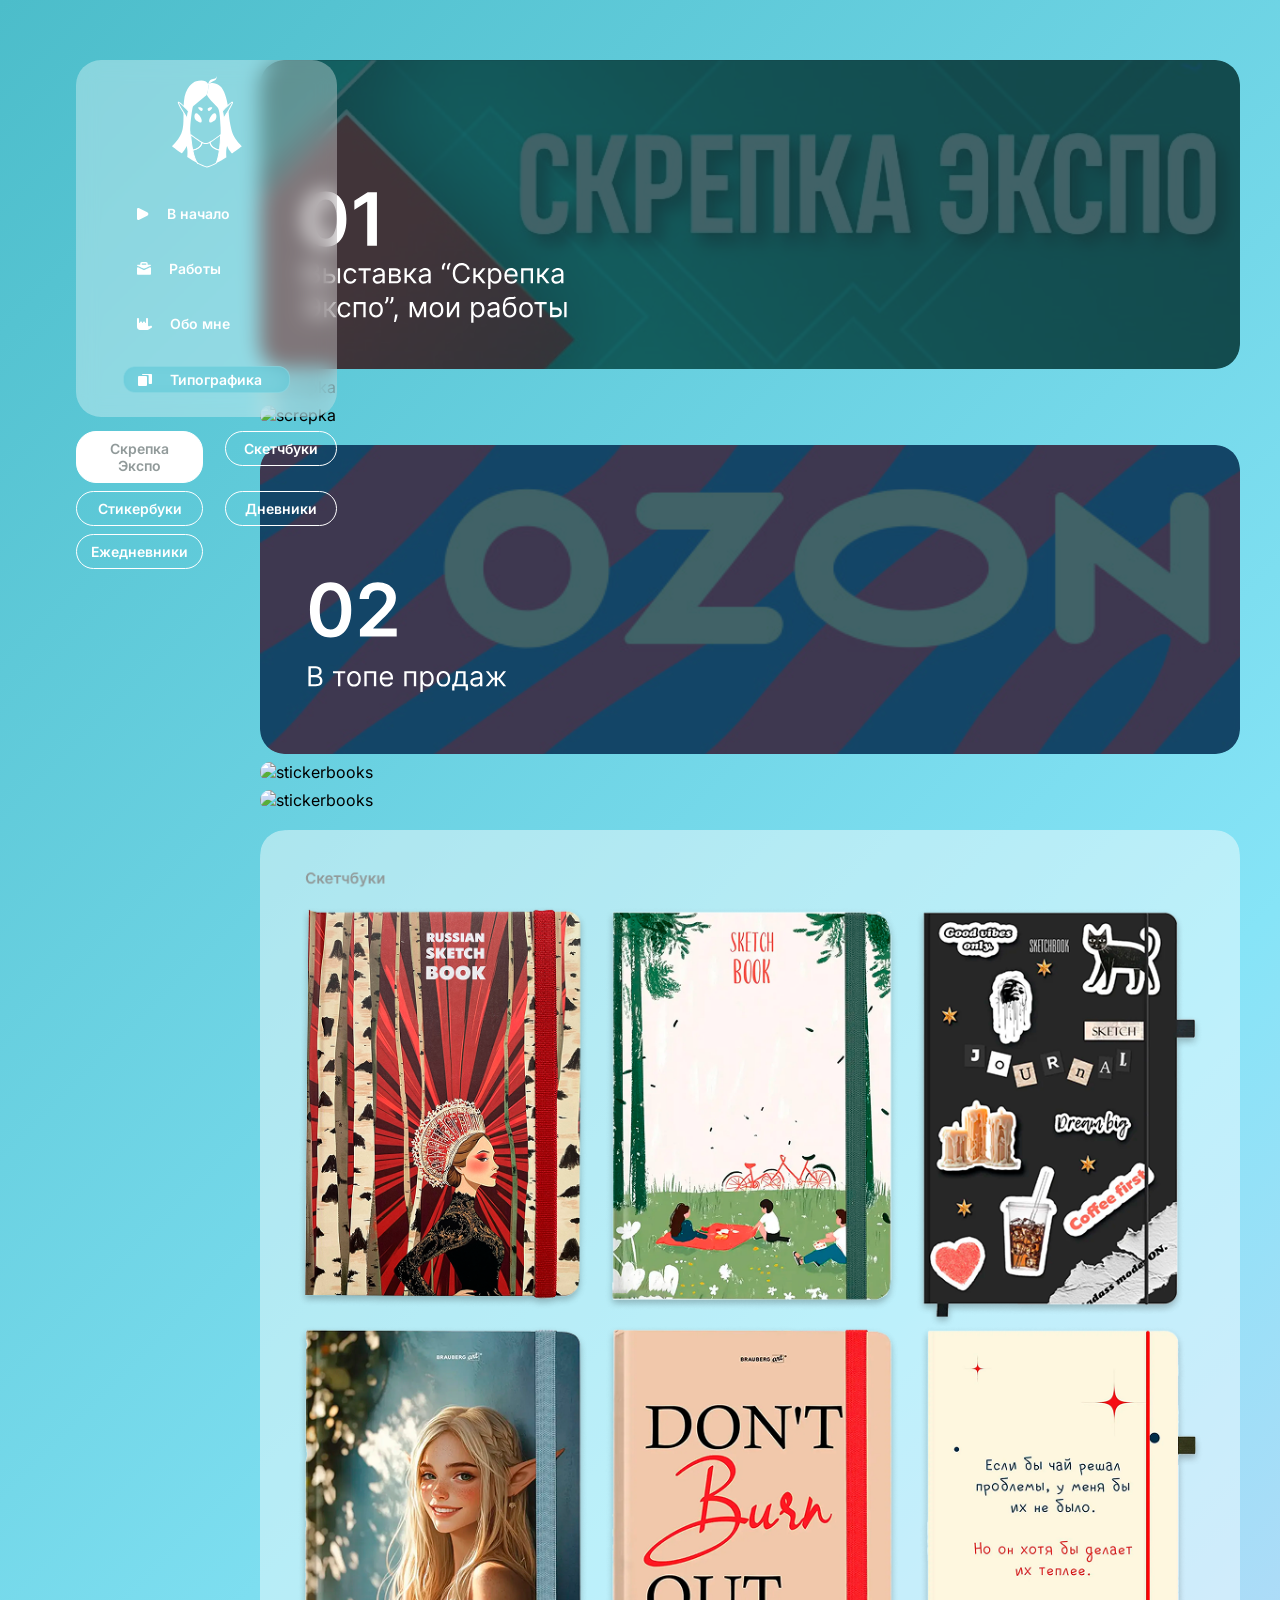
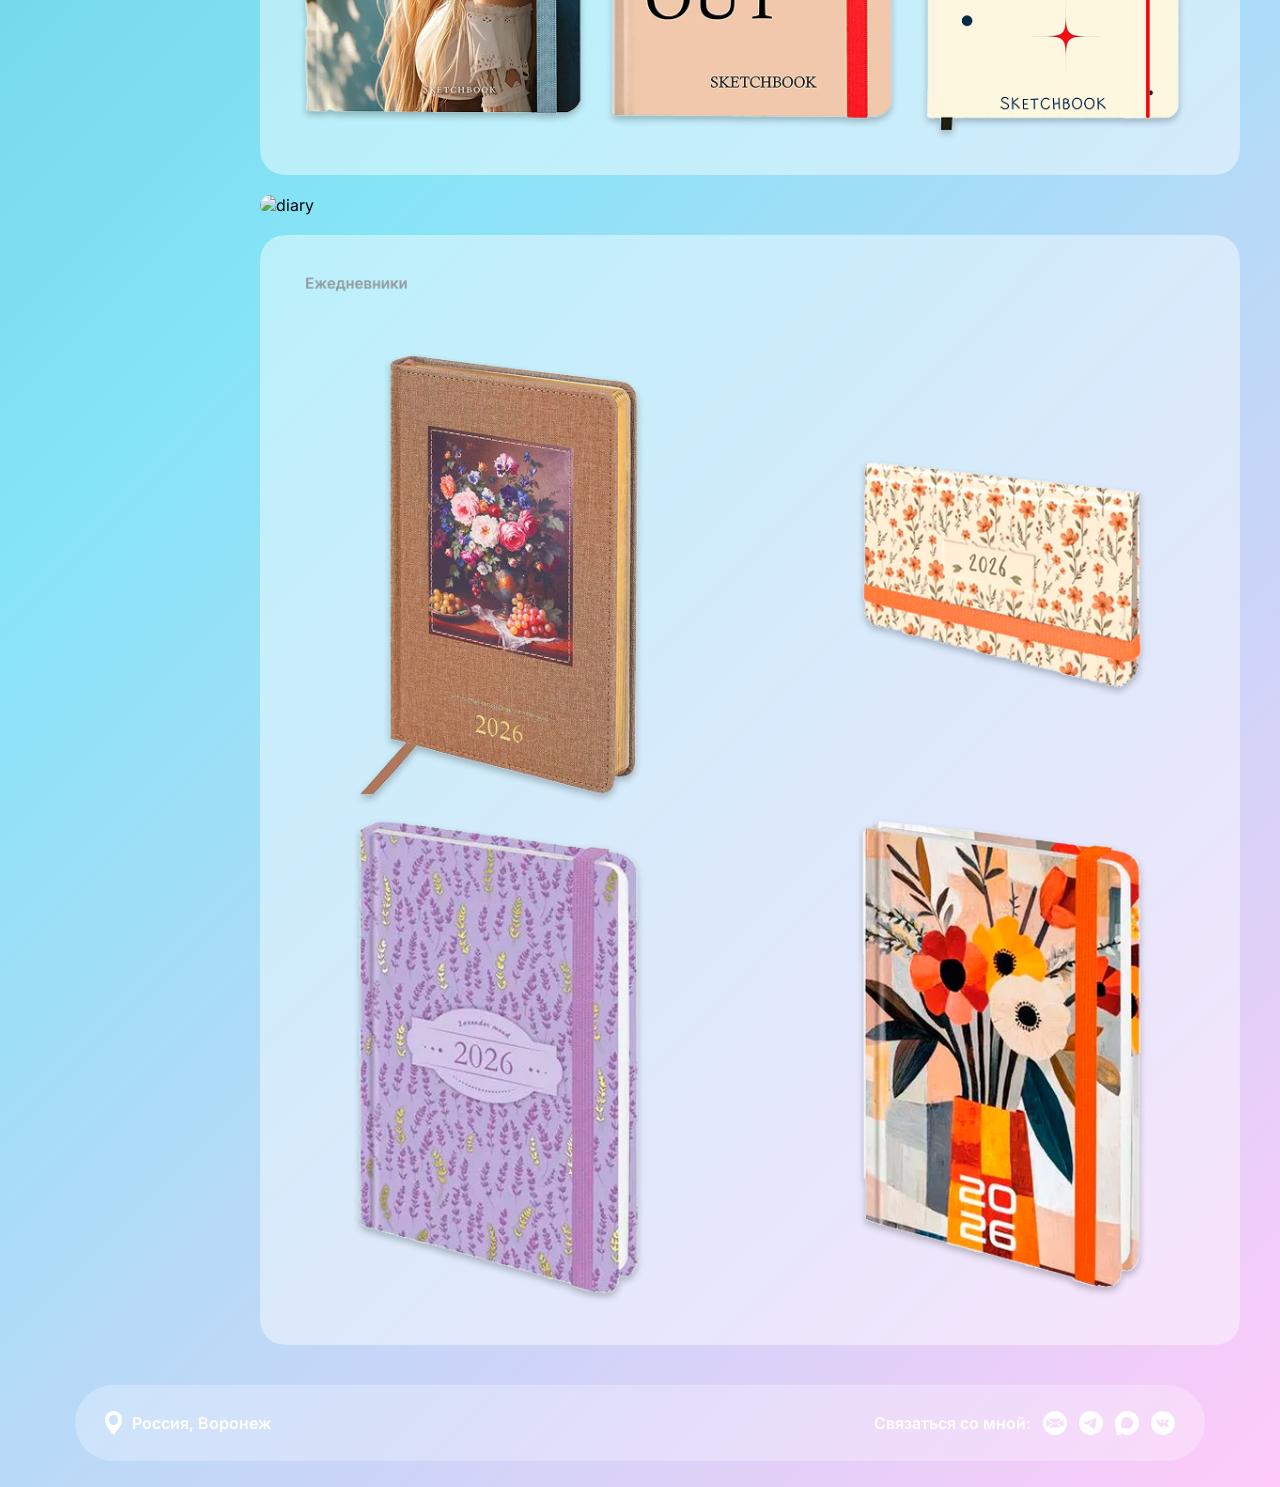
==== typography.html @ 63d51dba "my portfolio Its my portfolio" ====
<!DOCTYPE html>
<html lang="ru">
<head>
    <meta charset="UTF-8">
    <meta name="viewport" content="width=device-width, initial-scale=1.0">
    <title>Типографика</title>
    <link rel="stylesheet" href="css/main.css">
    <link rel="preconnect" href="https://fonts.googleapis.com">
    <link rel="preconnect" href="https://fonts.gstatic.com" crossorigin>
    <link href="https://fonts.googleapis.com/css2?family=Inter:wght@400;600&display=swap" rel="stylesheet">
    <!-- Стандартный фавикон (SVG или PNG 32×32) -->
    <link rel="icon" type="image/svg+xml" href="images/favicon.svg">
    <link rel="icon" type="image/png" sizes="32x32" href="images/favicon.svg">

    <!-- Apple Touch Icon (iOS, закрепление на домашний экран) -->
    <link rel="apple-touch-icon" sizes="180x180" href="images/favicon.svg">

    <!-- PWA манифест (Android, установка веб-приложения) -->
    <link rel="manifest" href="images/favicon.svg">
</head>
<body class="page-typography">
<!-- ОСНОВНОЙ КОНТЕНТ -->
<div class="myworks">
    <div class="menufilter">
        <div class="menu-fixed">
            <aside class="sidebar">
                <div class="logo">
                    <div class="svg-container">
                        <img src="images/logo 2.svg" alt="Vilensa" />
                    </div>
                </div>
                <nav>
                    <ul>
                        <li>
                            <a href="index.html">
                            <span class="svg-container">
                                <img src="images/start.svg" alt="start" />
                            </span> В начало
                            </a>
                        </li>
                        <li>
                            <a href="works.html">
                            <span class="svg-container">
                                <img src="images/work icon.svg" alt="work" />
                            </span> Работы
                            </a>
                        </li>
                        <li>
                            <a href="index.html#bento-layout">
                            <span class="svg-container">
                                <img src="images/me.svg" alt="me" />
                            </span> Обо мне
                            </a>
                        </li>
                        <li class="active">
                            <a href="typography.html">
                            <span class="svg-container">
                                <img src="images/typegr.svg" alt="typographic" />
                            </span> Типографика
                            </a>
                        </li>
                    </ul>
                </nav>
            </aside>
        </div>

        <!-- ФИЛЬТРЫ -->
        <div class="filters">
            <a href="#screpka">
                <div class="filter">
                    <span>Скрепка Экспо</span>
                </div>
            </a>
            <a href="#sketchbook">
                <div class="filter">
                    <span>Скетчбуки</span>
                </div>
            </a>
            <a href="#stickerbooks">
                <div class="filter">
                    <span>Стикербуки</span>
                </div>
            </a>
            <a href="#diary">
                <div class="filter">
                    <span>Дневники</span>
                </div>
            </a>
            <a href="#notebook">
                <div class="filter">
                    <span>Ежедневники</span>
                </div>
            </a>
        </div>
    </div>
    <div class="myworknumber">
        <div class="work-content">
            <div class="works-grid">
                <!-- Скрепка Экспо -->
                <div class="work-item" id="screpka">
                    <img src="images/screpka banner.svg" alt="screpka banner" />
                    <div class="workresulte">
                        <img src="images/screpka 1.svg" alt="screpka" />
                    </div>
                    <div class="workresulte">
                        <img src="images/screpka 2.svg" alt="screpka" />
                    </div>
                </div>

                <!-- Стикербуки -->
                <div class="work-item" id="stickerbooks">
                    <img src="images/top banner.svg" alt="Top banner" />
                    <div class="workresulte">
                        <img src="images/stickerbook1.png" alt="stickerbooks" />
                    </div>
                    <div class="workresulte">
                        <img src="images/stickerboock2.png" alt="stickerbooks" />
                    </div>
                </div>

                <!-- Скетчбуки -->
                <div class="work-item" id="sketchbook">
                    <div class="workresulte">
                        <img src="images/Sketchbook.png" alt="sketchbook" />
                    </div>
                </div>

                <!-- Дневники -->
                <div class="work-item" id="diary">
                    <div class="workresulte">
                        <img src="images/diary.png" alt="diary" />
                    </div>
                </div>

                <!-- Ежедневники -->
                <div class="work-item" id="notebook">
                    <div class="workresulte">
                        <img src="images/notebook.png" alt="notebook" />
                    </div>
                </div>
            </div>
        </div>
    </div>

    <!-- ФУТЕР -->
    <div class="footer-wrapper">
        <footer class="footer" id="fotterdown">
            <div class="location">
                <span class="svg-container">
                    <img src="images/geo icon.svg" alt="geo" />
                </span> Россия, Воронеж
            </div>
            <div class="social">
                Связаться со мной:
                <a href="mailto:dany98@list.ru" target="_blank">
                    <span class="svg-container">
                        <img src="images/mail.svg" alt="mail" />
                    </span>
                </a>
                <a href="https://t.me/vilensa" target="_blank" class="social-link">
                    <span class="svg-container">
                        <img src="images/telega.svg" alt="telega" />
                    </span>
                </a>
                <a href="https://max.ru/u/f9LHodD0cOLrRiruMlkO131Rn6DItQP4qnDaS1s_Y9Yty8_pWXYaZHBhYDg" target="_blank" class="social-link">
                    <span class="svg-container">
                        <img src="images/max.svg" alt="max" />
                    </span>
                </a>
                <a href="https://vk.me/vilenssa" target="_blank" class="social-link">
                    <span class="svg-container">
                        <img src="images/VK.svg" alt="vk" />
                    </span>
                </a>
            </div>
        </footer>
    </div>
</div>
<script>
    document.addEventListener('DOMContentLoaded', function() {
        const workItems = document.querySelectorAll('.work-item');
        const filterLinks = document.querySelectorAll('.filters a');

        function updateActiveFilter() {
            let activeId = null;

            workItems.forEach(item => {
                const rect = item.getBoundingClientRect();
                const windowHeight = window.innerHeight;

                if (rect.top < windowHeight && rect.bottom > 0) {
                    if (!activeId) {
                        activeId = item.id;
                    }
                }
            });

            filterLinks.forEach(link => {
                const href = link.getAttribute('href');
                const filterId = href ? href.replace('#', '') : '';

                if (filterId === activeId) {
                    link.querySelector('.filter').classList.add('active');
                } else {
                    link.querySelector('.filter').classList.remove('active');
                }
            });
        }

        window.addEventListener('scroll', updateActiveFilter);
        updateActiveFilter();
    });
</script>
<!-- Кнопка бургер-меню (видна только на мобильных) -->
<button class="burger-btn" id="burgerBtn">
    <img src="images/burger-icon_open.svg" alt="Меню" class="burger-icon" />
</button>

<script>
    document.addEventListener('DOMContentLoaded', function() {
    const burgerBtn = document.getElementById('burgerBtn');
    const menufilter = document.querySelector('.menufilter');
    const burgerIcon = burgerBtn.querySelector('.burger-icon');

    const burgerIconSrc = 'images/burger-icon_open.svg';
    const closeIconSrc = 'images/burger-icon_close.svg';

    // Открытие/закрытие меню по клику на бургер
    burgerBtn.addEventListener('click', function(e) {
        e.stopPropagation();
        burgerBtn.classList.toggle('active');
        menufilter.classList.toggle('active');

        if (burgerBtn.classList.contains('active')) {
            burgerIcon.src = closeIconSrc;
        } else {
            burgerIcon.src = burgerIconSrc;
        }
    });

    // Закрытие меню по клику вне его
    document.addEventListener('click', function(e) {
        if (!menufilter.contains(e.target) && !burgerBtn.contains(e.target)) {
            burgerBtn.classList.remove('active');
            menufilter.classList.remove('active');
            burgerIcon.src = burgerIconSrc;
        }
    });

    // Закрытие меню по клику на ссылку фильтра или навигации
    const menuLinks = document.querySelectorAll('.menufilter a');
    menuLinks.forEach(link => {
        link.addEventListener('click', function() {
            burgerBtn.classList.remove('active');
            menufilter.classList.remove('active');
            burgerIcon.src = burgerIconSrc;
        });
    });

    // ---- ОТСЛЕЖИВАНИЕ АКТИВНОГО ФИЛЬТРА (только для страниц с фильтрами) ----
    const workItems = document.querySelectorAll('.work-item');
    const filterLinks = document.querySelectorAll('.filters a');

    if (workItems.length > 0 && filterLinks.length > 0) {
        function updateActiveFilter() {
            let activeId = null;

            workItems.forEach(item => {
                const rect = item.getBoundingClientRect();
                const windowHeight = window.innerHeight;

                if (rect.top < windowHeight && rect.bottom > 0) {
                    if (!activeId) {
                        activeId = item.id;
                    }
                }
            });

            filterLinks.forEach(link => {
                const href = link.getAttribute('href');
                const filterId = href ? href.replace('#', '') : '';

                if (filterId === activeId) {
                    link.querySelector('.filter').classList.add('active');
                } else {
                    link.querySelector('.filter').classList.remove('active');
                }
            });
        }

        window.addEventListener('scroll', updateActiveFilter);
        updateActiveFilter();
    }
});
</script>
</body>
</html>
---- css/main.css ----
/* ============================================================
   СБРОС И БАЗОВЫЕ СТИЛИ
   ============================================================ */
* {
    margin: 0;
    padding: 0;
    box-sizing: border-box;
}

body {
    font-family: 'Inter', sans-serif;
    background: #f5f7fa;
}

/* ============================================================
   GIF-СЛОЙ (заставка)
   ============================================================ */
.hero-gif-layer {
    position: sticky;
    top: 0;
    width: 100%;
    height: 100vh;
    z-index: 1;
    overflow: hidden;
    transition: filter 0.8s ease, opacity 0.8s ease;
}

.hero-gif-layer.blurred {
    filter: blur(6px) brightness(0.8);
}

.bg-gif {
    width: 100%;
    height: 100%;
    object-fit: cover;
}

.gif-overlay {
    position: absolute;
    top: 0;
    left: 0;
    width: 100%;
    height: 100%;
    background: rgba(0, 0, 0, 0.2);
    z-index: 2;
    opacity: 0;
    transition: opacity 0.8s ease;
}

.hero-gif-layer.blurred .gif-overlay {
    opacity: 1;
}

/* ============================================================
   ЛОГОТИП ПОВЕРХ GIF
   ============================================================ */
.hero-logo {
    position: absolute;
    top: 29px;
    left: 50%;
    z-index: 10;
    opacity: 1;
    transition: opacity 0.6s ease;
    pointer-events: none;
    transform: translateX(-50%);
}

/* ============================================================
   ОБЁРТКА КОНТЕНТА
   ============================================================ */
.content-wrapper {
    position: relative;
    z-index: 10;
    min-height: 100vh;
    display: flex;
    justify-content: center;
    align-items: center;
}

/* ============================================================
   ИНТЕРФЕЙС (прозрачный блок с контентом)
   ============================================================ */
.interface-container {
    width: 100%;
    max-width: 1400px;
    padding: 41px 75px 75px 75px;
    opacity: 0;
    transition: opacity 1s ease;
}

.interface-container.visible {
    opacity: 1;
}

/* ============================================================
   ГЛАВНЫЙ КОНТЕЙНЕР (main-frame)
   ============================================================ */
.main-frame {
    width: 100%;
    min-height: 600px;
    background: transparent;
    backdrop-filter: none;
    -webkit-backdrop-filter: none;
    border-radius: 40px;
    display: flex;
    flex-direction: column;
    padding: 20px;
    position: relative;
}

/* ============================================================
   ОБЁРТКА ДЛЯ КОНТЕНТА (прижимает футер к низу + ЦЕНТРИРУЕМ ВСЁ)
   ============================================================ */
.main-content {
    flex: 1;
    display: flex;
    flex-direction: column;
    width: 100%;
    gap: 8px;
    align-items: center;
}

/* ============================================================
   ★ ГЛАВНЫЙ ЛЕЙАУТ (ДЕСКТОП) ★
   ============================================================ */
.bento-layout {
    display: flex;
    flex-direction: row;
    flex-wrap: nowrap;
    align-items: stretch;
    gap: 8px;
    width: 100%;
    flex: 1;
    max-width: 1290px;
}

/* ============================================================
   ЛЕВАЯ КОЛОНКА
   ============================================================ */
.bento-left {
    display: flex;
    flex-direction: column;
    gap: 8px;
    flex: 1;
    min-width: 0;
}

/* Первый ряд - флексится от левого края */
.bento-left .bento {
    display: flex;
    flex-direction: row;
    flex-wrap: wrap;
    align-items: stretch;
    justify-content: flex-start;
    gap: 8px;
    width: 100%;
    flex: 0 0 auto;
}

/* ============================================================
   BENTORIGHT - обертка для skills и education (прижата вправо)
   ============================================================ */
.bentoright {
    display: flex;
    flex-direction: row;
    gap: 8px;
    margin-left: auto;
    flex-shrink: 0;
}

/* ============================================================
   ПЕРВЫЙ РЯД - флексится от левого края
   ============================================================ */
.bento-left .bento {
    display: flex;
    flex-direction: row;
    flex-wrap: wrap;
    align-items: stretch;
    justify-content: flex-start;
    gap: 8px;
    width: 100%;
    flex: 0 0 auto;
}

/* ============================================================
   ВТОРОЙ РЯД - исправлен, чтобы popular не вылезал
   ============================================================ */
.bento-left .bentodown {
    display: flex;
    flex-direction: row;
    flex-wrap: nowrap;
    align-items: stretch;
    justify-content: space-between; /* Равномерное распределение */
    gap: 4px;
    width: 100%;
    flex: 1;
    min-width: 0; /* Важно для корректного сжатия */
}

/* ============================================================
   ПРАВАЯ КОЛОНКА (карточка)
   ============================================================ */
.bento-layout > .card {
    flex: 0 0 433px;
    align-self: stretch;
    height: auto;
    min-height: 100%;
}

/* ============================================================
   МЕНЮ (с плашкой для активного пункта, прижато к верху)
   ============================================================ */
.menu-column {
    font-family: 'Inter', sans-serif;
    font-weight: 600;
    font-size: 18px;
    width: 180px;
    flex-shrink: 0;
    display: flex;
    flex-direction: column;
    justify-content: flex-start;
    height: auto;
}

.sidebar {
    display: flex;
    flex-direction: column;
    align-items: flex-start;
    width: 100%;
    padding: 0;
    background: transparent;
}

.sidebar .logo {
    width: 100%;
    display: flex;
    justify-content: center;
    margin-bottom: 33px;
}

.sidebar .logo .svg-container {
    display: flex;
    justify-content: center;
    align-items: center;
}

.sidebar nav {
    width: 100%;
}

.sidebar nav ul {
    list-style: none;
    padding: 0;
    margin: 0;
    width: 100%;
}

/* Стили для пунктов меню */
.sidebar nav ul li {
    display: flex;
    align-items: center;
    width: 100%;
    margin-bottom: 30px;
    padding: 4px 14px;
    color: #FFFFFF;
    font-weight: 600;
    font-size: 14px;
    cursor: pointer;
    border-radius: 12px;
    transition: background 0.3s ease, backdrop-filter 0.3s ease;
    box-sizing: border-box;
}

.sidebar nav ul li:last-child {
    margin-bottom: 0;
}

/* Активный пункт (Обо мне) — цветная плашка со стеклом */
.sidebar nav ul li.active {
    background: rgba(93, 200, 215, 0.72);
    backdrop-filter: blur(8px);
    -webkit-backdrop-filter: blur(8px);
    border: 1px solid rgba(255, 255, 255, 0.15);
}

.sidebar nav ul li a {
    display: flex;
    align-items: center;
    text-decoration: none;
    color: inherit;
    width: 100%;
    padding: 0;
    transition: opacity 0.3s ease;
}

.sidebar nav ul li a:hover {
    opacity: 0.7;
}

.sidebar nav ul li .svg-container {
    display: inline-flex;
    align-items: center;
    justify-content: center;
    margin-right: 18px;
    flex-shrink: 0;
}

/* ============================================================
   НАВЫКИ И ОБРАЗОВАНИЕ
   ============================================================ */
.skills, .education {
    background: rgba(255, 255, 255, 0.71);
    border-radius: 16px !important;
    overflow: hidden;
    height: 340px;
    padding: 18px;
    font-family: 'Inter', sans-serif;
    font-size: 16px;
    font-weight: 600;
    color: #919A9A;
    display: flex;
    flex-direction: column;
    align-items: flex-start;
    gap: 29px;
    box-shadow: 3px 3px 6.5px rgba(0, 0, 0, 0.15);
    min-width: 200px;
    flex-shrink: 0;
}

/* ДЕСКТОП - SVG на всю ширину, без отступов */
.skills img,
.education img {
    width: 100%;
    height: auto;
    display: block;
}

/* 1280px */
@media (max-width: 1280px) {
    .skills, .education {
        height: auto;
        min-height: 150px;
        width: 100%;
        padding: 14px;
        gap: 15px;
    }

    .skills img,
    .education img {
        width: calc(100% - 28px);
        margin: 0 14px 25px 14px;
    }
}

/* 1024px */
@media (max-width: 1024px) {
    .skills, .education {
        width: 100%;
        height: auto;
        min-height: 200px;
        flex: 1;
        padding: 16px;
        gap: 16px;
    }

    .skills img,
    .education img {
        width: calc(100% - 32px);
        margin: 0 16px 28px 16px;
    }
}

/* 768px */
@media (max-width: 768px) {
    .skills, .education {
        width: 100%;
        height: auto;
        min-height: 140px;
        padding: 14px;
        gap: 12px;
    }

    .skills img,
    .education img {
        width: calc(100% - 28px);
        margin: 0 14px 20px 14px;
    }
}

/* 480px */
@media (max-width: 480px) {
    .skills, .education {
        width: 100%;
        height: auto;
        min-height: 100px;
        padding: 10px;
        gap: 8px;
        font-size: 13px;
    }

    .skills img,
    .education img {
        width: calc(100% - 20px);
        margin: 0 10px 15px 10px;
    }
}

/* ============================================================
   ПОПУЛЯРНЫЕ КЕЙСЫ
   ============================================================ */
.bento-left .bentodown .popular {
    background: rgba(255, 255, 255, 0.71);
    border-radius: 16px !important;
    overflow: hidden;
    height: 282px;
    padding: 18px 14px 14px 14px;
    font-family: 'Inter', sans-serif;
    font-size: 16px;
    font-weight: 600;
    color: #919A9A;
    display: flex;
    flex-direction: column;
    box-shadow: 3px 3px 6.5px rgba(0, 0, 0, 0.15);
    flex: 1;
    min-width: 0;
    max-width: 100%;
}

.popular > span:first-child {
    margin-bottom: 18px;
    flex-shrink: 0;
}

.popular-grid {
    display: grid;
    grid-template-columns: 1fr 1fr; /* Теперь колонки занимают равное пространство */
    grid-template-rows: 103px 103px;
    gap: 4px;
    flex: 0 0 auto;
    width: 100%; /* Занимает всю ширину */
}

.popular-grid a {
    display: block;
    text-decoration: none;
    width: 100%; /* Теперь 100% от ячейки сетки */
    height: 103px;
    border-radius: 8px;
    overflow: hidden;
    position: relative;
    transition: transform 0.2s ease;
}

.popular-grid a:hover {
    transform: scale(1.03);
}

.popular-grid .block-content {
    width: 100%;
    height: 100%;
    display: flex;
    flex-direction: column;
    justify-content: flex-end;
    padding: 10px 12px;
    color: #FFFFFF;
    font-weight: 600;
    font-size: 10px;
    line-height: 1.3;
    position: relative;
    border-radius: 8px;
    overflow: hidden;
}

.popular-grid .block-content .number {
    position: absolute;
    top: 16px;
    left: 16px;
    font-size: 32px;
    font-weight: 700;
    opacity: 0.8;
}

.popular-grid .block-content .title {
    font-family: 'Inter', sans-serif;
    font-size: 12px;
    font-weight: 300;
    line-height: 1.2;
    text-shadow: 0 1px 3px rgba(0,0,0,0.3);
}

/* Фоны для блоков */
.danalink .block-content {
    background-color: #8BBCC3;
    background-image: url('../images/danalink.jpg');
    background-size: cover;
    background-position: center;
    background-blend-mode: normal;
    border-radius: 8px;
    opacity: 0.82;
}

.lighthouse .block-content {
    background-color: #8BBCC3;
    background-image: url('../images/lighthouse.jpg');
    background-size: cover;
    background-position: center;
    background-blend-mode: normal;
    border-radius: 8px;
    opacity: 0.82;
}

.coachella .block-content {
    background-color: #8BBCC3;
    background-image: url('../images/coachella.jpg');
    background-size: cover;
    background-position: center;
    background-blend-mode: normal;
    border-radius: 8px;
    opacity: 0.82;
}

.logofolio .block-content {
    background-color: #8BBCC3;
    background-image: url('../images/logofolio.jpg');
    background-size: cover;
    background-position: center;
    background-blend-mode: normal;
    border-radius: 8px;
    opacity: 0.82;
}

/* ============================================================
   WORK - фиксированный размер
   ============================================================ */
.bento-left .bentodown .Work {
    display: flex;
    align-items: center;
    justify-content: center;
    flex-shrink: 0;
    flex: 0 0 auto;
}

.Work img {
    display: block;
    max-width: 100%;
    height: auto;
}

/* ============================================================
   CARD (справа)
   ============================================================ */
.card {
    background: linear-gradient(135deg, #FFCAF9, #86E4F7);
    border-radius: 16px !important;
    overflow: hidden;
    width: 100%;
    height: 100%;
    display: flex;
    flex-direction: column;
    align-items: center;
    justify-content: flex-end; /* Прижимаем всё содержимое к низу */
    box-shadow: 3px 3px 6.5px rgba(0, 0, 0, 0.15);
    padding: 10px;
    position: relative;
}

.card img:first-child {
    width: 100%;
    height: auto;
    object-fit: contain;
    display: block;
    margin-top: auto; /* Прижимает к низу */
}

.card img:last-child {
    position: absolute;
    bottom: 0;
    left: 50%;
    transform: translateX(-50%);
    width: 100%;
    height: auto;
    max-width: none;
    z-index: 2;
}

/* ============================================================
   ФУТЕР
   ============================================================ */
.footer {
    background: rgba(255, 255, 255, 0.27);
    border-radius: 40px;
    padding: 10px 29px;
    display: flex;
    justify-content: space-between;
    align-items: center;
    font-family: 'Inter', sans-serif;
    font-weight: 600;
    font-size: 16px;
    color: #FFFFFF;
    margin-top: 20px;
    width: 100%;
    box-sizing: border-box;
    flex-shrink: 0;
}

.location {
    display: flex;
    align-items: center;
    gap: 10px;
}

.social {
    display: flex;
    align-items: center;
    gap: 36px;
    flex-wrap: wrap;
}

.social a {
    display: flex;
    align-items: center;
    justify-content: center;
    text-decoration: none;
    color: inherit;
    cursor: pointer;
    transition: opacity 0.2s;
}

.social a:hover {
    opacity: 0.8;
}

/* ============================================================
   ОБЩИЙ КЛАСС ДЛЯ SVG
   ============================================================ */
.svg-container {
    display: flex;
    align-items: center;
    justify-content: center;
}

/* ============================================================
   АДАПТАЦИЯ (планшеты 1024px)
   ============================================================ */
@media (max-width: 1024px) {
    .interface-container {
        padding: 20px;
    }

    .main-frame {
        min-height: auto;
        padding: 15px;
    }

    .bento-layout {
        flex-wrap: wrap;
        justify-content: center;
        max-width: 100%;
    }

    .bento-left {
        width: 100%;
        min-width: 0;
    }

    .bento-left .bento {
        justify-content: center;
    }

    .bentoright {
        margin-left: 0;
        flex-wrap: wrap;
        justify-content: center;
        width: 100%;
    }

    .menu-column {
        width: 100%;
        height: auto;
    }

    .sidebar {
        align-items: center;
    }

    .sidebar nav ul {
        display: flex;
        flex-direction: column;
        align-items: center;
    }

    .sidebar nav ul li {
        width: auto;
        justify-content: center;
        margin-bottom: 15px;
    }

    .skills, .education {
        width: 100%;
        height: auto;
        min-height: 200px;
        flex: 1;
    }

    .bento-left .bentodown {
        flex-wrap: wrap;
        gap: 4px;
        justify-content: center;
    }

    .bento-left .bentodown .popular {
        flex: 0 0 auto;
        min-width: 200px;
        width: auto;
        max-width: 100%;
    }

    .popular-grid {
        grid-template-columns: 189px 189px;
    }

    .bento-left .bentodown .Work {
        flex: 0 0 auto;
        min-width: 200px;
        height: auto;
    }

    .bento-layout > .card {
        flex: 1 1 100%;
        width: 100%;
        max-width: none;
        align-self: flex-start;
        height: auto;
        min-height: auto;
    }

    .footer {
        flex-direction: column;
        gap: 10px;
        padding: 15px 20px;
        font-size: 14px;
        width: 100%;
        box-sizing: border-box;
    }

    .social {
        gap: 20px;
        justify-content: center;
    }
}

/* ============================================================
   АДАПТАЦИЯ (1280px) - точная копия мобильной версии
   ============================================================ */
@media (max-width: 1280px) {
    .interface-container {
        padding: 10px;
    }

    .main-frame {
        border-radius: 20px;
        padding: 10px;
        min-height: auto;
    }

    .bento-left .bento {
        flex-direction: column;
        align-items: stretch;
        justify-content: flex-start;
    }

    .bento-left .bento > * {
        min-width: 0;
        width: 100%;
    }

    .bentoright {
        flex-direction: column;
        width: 100%;
        margin-left: 0;
    }

    .bento-left .bentodown {
        flex-direction: column;
        width: 100%;
        gap: 8px;
        justify-content: center;
    }

    .bento-left .bentodown .popular,
    .bento-left .bentodown .Work {
        width: 100% !important;
        min-width: 0;
        max-width: 100%;
        flex: 1 1 auto;
    }

    .bento-left .bentodown .popular {
        height: auto;
        min-height: 282px;
        padding: 14px 10px;
        width: 100% !important;
        box-sizing: border-box;
    }

    .popular-grid {
        display: grid;
        grid-template-columns: 1fr 1fr;
        grid-template-rows: auto;
        gap: 4px;
        flex: 1 1 auto;
        width: 100%;
        min-height: 200px;
    }

    .popular-grid a {
        display: block;
        text-decoration: none;
        width: 100%;
        height: 100%;
        min-height: 90px;
        border-radius: 8px;
        overflow: hidden;
        position: relative;
        transition: transform 0.2s ease;
    }

    .popular-grid a:hover {
        transform: scale(1.03);
    }

    .popular-grid .block-content {
        width: 100%;
        height: 100%;
        display: flex;
        flex-direction: column;
        justify-content: flex-end;
        padding: 8px 10px;
        color: #FFFFFF;
        font-weight: 600;
        font-size: 10px;
        line-height: 1.3;
        position: relative;
        border-radius: 8px;
        overflow: hidden;
    }

    .popular-grid .block-content .number {
        position: absolute;
        top: 10px;
        left: 12px;
        font-size: 24px;
        font-weight: 700;
        opacity: 0.8;
    }

    .popular-grid .block-content .title {
        font-family: 'Inter', sans-serif;
        font-size: 10px;
        font-weight: 300;
        line-height: 1.2;
        text-shadow: 0 1px 3px rgba(0,0,0,0.3);
    }

    .bento-left .bentodown .Work {
        display: flex;
        align-items: center;
        justify-content: center;
        width: 100% !important;
        max-width: 100%;
        height: auto;
        flex: 0 0 auto;
        box-sizing: border-box;
        padding: 0;
    }

    .bento-left .bentodown .Work img {
        width: 100%;
        height: auto;
        display: block;
        object-fit: contain;
    }

    .menu-column {
        height: auto;
        min-height: 200px;
    }

    .skills, .education {
        height: auto;
        min-height: 150px;
        width: 100%;
    }

    .social {
        gap: 12px;
    }

    .footer {
        font-size: 12px;
        padding: 12px 15px;
        width: 100%;
        box-sizing: border-box;
    }

    .card {
        width: 100%;
        max-width: 100%;
        padding: 5px;
        min-height: 200px;
        display: flex;
        align-items: center;
        justify-content: center;
    }

    .card img:first-child {
        width: 100%;
        height: auto;
        object-fit: contain;
    }

    .card img:last-child {
        position: absolute;
        bottom: 0px;
        left: 50%;
        transform: translateX(-50%);
        width: 100%;
        height: auto;
        max-width: none;
        z-index: 2;
    }
}

/* ============================================================
   АДАПТАЦИЯ (мобильные 480px)
   ============================================================ */
@media (max-width: 480px) {
    .interface-container {
        padding: 10px;
    }

    .main-frame {
        border-radius: 20px;
        padding: 10px;
        min-height: auto;
    }

    .bento-left .bento {
        flex-direction: column;
        align-items: stretch;
        justify-content: flex-start;
    }

    .bento-left .bento > * {
        min-width: 0;
        width: 100%;
    }

    .bentoright {
        flex-direction: column;
        width: 100%;
        margin-left: 0;
    }

    .bento-left .bentodown {
        flex-direction: column;
        width: 100%;
        gap: 8px;
        justify-content: center;
    }

    .bento-left .bentodown .popular,
    .bento-left .bentodown .Work {
        width: 100% !important;
        min-width: 0;
        max-width: 100%;
        flex: 1 1 auto;
    }

    .bento-left .bentodown .popular {
        height: auto;
        min-height: 282px;
        padding: 14px 10px;
        width: 100% !important;
        box-sizing: border-box;
    }

    .popular-grid {
        display: grid;
        grid-template-columns: 1fr 1fr;
        grid-template-rows: auto;
        gap: 4px;
        flex: 1 1 auto;
        width: 100%;
        min-height: 200px;
    }

    .popular-grid a {
        display: block;
        text-decoration: none;
        width: 100%;
        height: 100%;
        min-height: 90px;
        border-radius: 8px;
        overflow: hidden;
        position: relative;
        transition: transform 0.2s ease;
    }

    .popular-grid a:hover {
        transform: scale(1.03);
    }

    .popular-grid .block-content {
        width: 100%;
        height: 100%;
        display: flex;
        flex-direction: column;
        justify-content: flex-end;
        padding: 8px 10px;
        color: #FFFFFF;
        font-weight: 600;
        font-size: 10px;
        line-height: 1.3;
        position: relative;
        border-radius: 8px;
        overflow: hidden;
    }

    .popular-grid .block-content .number {
        position: absolute;
        top: 10px;
        left: 12px;
        font-size: 24px;
        font-weight: 700;
        opacity: 0.8;
    }

    .popular-grid .block-content .title {
        font-family: 'Inter', sans-serif;
        font-size: 10px;
        font-weight: 300;
        line-height: 1.2;
        text-shadow: 0 1px 3px rgba(0,0,0,0.3);
    }

    .bento-left .bentodown .Work {
        display: flex;
        align-items: center;
        justify-content: center;
        width: 100% !important;
        max-width: 100%;
        height: auto;
        flex: 0 0 auto;
        box-sizing: border-box;
        padding: 0;
    }

    .bento-left .bentodown .Work img {
        width: 100%;
        height: auto;
        display: block;
        object-fit: contain;
    }

    .menu-column {
        height: auto;
        min-height: 200px;
    }

    .skills, .education {
        height: auto;
        min-height: 150px;
        width: 100%;
    }

    .social {
        gap: 12px;
    }

    .footer {
        font-size: 12px;
        padding: 12px 15px;
        width: 100%;
        box-sizing: border-box;
    }

    .card {
        width: 100%;
        max-width: 100%;
        padding: 5px;
        min-height: 200px;
        display: flex;
        align-items: center;
        justify-content: center;
    }

    .card img:first-child {
        width: 100%;
        height: auto;
        object-fit: contain;
    }

    .card img:last-child {
        position: absolute;
        bottom: 0px;
        left: 50%;
        transform: translateX(-50%);
        width: 100%;
        height: auto;
        max-width: none;
        z-index: 2;
    }
}




/* ============================================================
   Страница с моим портфолио кейсы
   ============================================================ */
.myworks {
    background: linear-gradient(135deg, #4CBDCA, #86E4F7, #FFCAF9);
    min-height: 100vh;
    overflow-x: hidden;
    padding-top: 60px;
    padding-bottom: 0;
    display: flex;
    flex-direction: column;
}

/* ============================================================
   ГРИД-КОНТЕЙНЕР ДЛЯ МЕНЮ И ФИЛЬТРОВ (ДЕСКТОП)
   ============================================================ */
.menufilter {
    display: grid;
    grid-template-columns: 1fr;
    gap: 14px;
    position: fixed;
    left: 76px;
    top: 60px;
    width: 220px;
    z-index: 9999;
    box-sizing: border-box;
}

.menu-fixed {
    position: static;
    width: 100%;
    background: rgba(255,255,255,0.33);
    backdrop-filter: blur(10px);
    color: rgba(255,255,255,0.33);
    z-index: 100;
    margin-bottom: 0;
    padding: 16px 47px 24px 47px;
    border-radius: 25px;
    box-sizing: border-box;
}

.sidebar {
    padding: 0;
}

/* ============================================================
   ФИЛЬТРЫ (ДЕСКТОП)
   ============================================================ */
.filters {
    display: grid;
    grid-template-columns: 127px 1fr;
    gap: 8px 22px;
}

.filters a {
    text-decoration: none;
    transition: opacity 0.3s ease;
}

.filters a:hover {
    opacity: 0.7;
}

.filter {
    font-family: 'Inter', sans-serif;
    font-weight: 600;
    font-size: 14px;
    color: #FFFFFF;
    cursor: pointer;
    padding: 8px 18px;
    border: 1px solid #FFFFFF;
    border-radius: 20px;
    display: flex;
    align-items: center;
    justify-content: center;
    text-align: center;
    transition: background 0.3s ease, color 0.3s ease, border-color 0.3s ease;
}

.filter.active {
    background: #FFFFFF;
    color: #919A9A;
    border-color: #FFFFFF;
}

/* ============================================================
   ОСНОВНОЙ КОНТЕНТ (ДЕСКТОП)
   ============================================================ */
.myworknumber {
    width: calc(100% - 348px);
    display: flex;
    align-items: flex-start;
    justify-content: flex-start;
    flex-direction: column;
    gap: 30px;
    z-index: 1;
    margin-left: 348px;
    padding: 0 75px 40px 0;
    box-sizing: border-box;
    background: transparent;
    min-height: auto;
}

.work-content {
    max-width: 100%;
    width: 100%;
    margin: 0;
    padding: 0;
    box-sizing: border-box;
}

.works-grid {
    display: flex;
    flex-direction: column;
    gap: 40px;
    width: 100%;
    max-width: 100%;
    margin: 0;
}

.work-item {
    background: transparent;
    border-radius: 25px;
    overflow: visible;
    width: 100%;
    cursor: default;
    display: flex;
    flex-direction: column;
    height: auto;
    position: relative;
}

.work-item:hover {
    transform: none;
}

.work-item img {
    width: 100%;
    height: auto;
    display: block;
    border-radius: 25px;
}

.work-info {
    width: auto;
    max-width: 292px;
    height: auto;
    padding: 0;
    flex-shrink: 0;
    display: flex;
    align-items: center;
    justify-content: flex-end;
    gap: 8px;
    margin-left: auto;
    margin-right: 0;
    margin-top: 8px;
}

.work-info a {
    width: 100%;
    display: flex;
    align-items: center;
    justify-content: center;
    text-decoration: none;
    flex-shrink: 0;
    transition: transform 0.3s ease;
    transform-origin: right center;
}

.work-info a:hover {
    transform: scale(1.05);
}

.work-info a img {
    width: 100%;
    height: auto;
    border-radius: 0;
    display: block;
}

/* ============================================================
   ОБЕРТКА ДЛЯ ФУТЕРА
   ============================================================ */
.footer-wrapper {
    padding: 0 75px 26px 75px;
    width: 100%;
    box-sizing: border-box;
    margin-top: auto;
}

/* ============================================================
   ФУТЕР
   ============================================================ */
#fotterdown {
    padding: 26px 30px;
    margin: 0;
    box-sizing: border-box;
    width: 100%;
    background: rgba(255, 255, 255, 0.27);
    border-radius: 40px;
    display: flex;
    justify-content: space-between;
    align-items: center;
    font-family: 'Inter', sans-serif;
    font-weight: 600;
    font-size: 16px;
    color: #FFFFFF;
}

.myworks .works-grid {
    gap: 20px;
}

.work-item {
    display: flex;
    flex-direction: column;
    gap: 8px;
}

.workresulte {
    margin-top: 0;
    margin-bottom: 0;
}

.work-item > img:first-child {
    margin-bottom: 0;
}

/* ============================================================
   БУРГЕР-МЕНЮ (скрыто на десктопе)
   ============================================================ */
.burger-btn {
    display: none;
    position: fixed;
    left: 15px;
    top: 20px;
    width: 44px;
    height: 44px;
    background: rgba(134, 228, 247, 0.35);
    backdrop-filter: blur(10px);
    -webkit-backdrop-filter: blur(10px);
    border: 1px solid rgba(255, 255, 255, 0.5);
    box-shadow: 0 4px 15px rgba(76, 189, 202, 0.15);
    border-radius: 12px;
    z-index: 10000;
    cursor: pointer;
    align-items: center;
    justify-content: center;
    padding: 10px;
    box-sizing: border-box;
    border: none;
}

.burger-btn .burger-icon {
    width: 24px;
    height: 24px;
    transition: transform 0.3s ease;
}

/* ============================================================
   АДАПТИВЫ
   ============================================================ */

/* 1280px */
@media (max-width: 1280px) {
    .myworknumber {
        width: calc(100% - 260px) !important;
        margin-left: 260px !important;
        padding: 0 40px 40px 0 !important;
        box-sizing: border-box !important;
        align-items: flex-start !important;
        justify-content: flex-start !important;
    }
}

/* 1024px */
@media (max-width: 1024px) {
    /* БУРГЕР-КНОПКА */
    .burger-btn {
        display: flex !important;
        left: 20px;
        top: 20px;
        width: 48px;
        height: 48px;
        padding: 12px;
        border-radius: 14px;
    }

    .burger-btn .burger-icon {
        width: 26px;
        height: 26px;
    }

    /* MENUFILTER - БУРГЕР-МЕНЮ */
    .menufilter {
        display: grid !important;
        grid-template-columns: auto 1fr;
        gap: 15px;
        position: fixed;
        left: 15px;
        top: 80px;
        width: auto;
        min-width: 200px;
        max-width: calc(100% - 30px);
        background: rgba(134, 228, 247, 0.35);
        backdrop-filter: blur(16px);
        -webkit-backdrop-filter: blur(16px);
        border: 1px solid rgba(255, 255, 255, 0.5);
        box-shadow: 0 8px 32px rgba(76, 189, 202, 0.25);
        border-radius: 25px;
        padding: 20px;
        z-index: 9999;
        box-sizing: border-box;
        opacity: 0;
        visibility: hidden;
        transition: opacity 0.3s ease, visibility 0.3s ease;
        align-items: start;
        grid-template-rows: auto 1fr;
    }

    .menufilter.active {
        opacity: 1;
        visibility: visible;
    }

    .menufilter .menu-fixed {
        width: auto;
        background: transparent;
        backdrop-filter: none;
        margin-bottom: 0;
        padding: 0;
        border-radius: 0;
        color: #FFFFFF;
    }

    .menufilter .filters {
        display: flex;
        flex-direction: column;
        gap: 8px;
        align-self: end;
        padding-bottom: 0;
        justify-content: flex-end;
    }

    .menufilter .filters a {
        text-decoration: none;
        transition: opacity 0.3s ease;
    }

    .menufilter .filters a:hover {
        opacity: 0.7;
    }

    .menufilter .filter {
        font-family: 'Inter', sans-serif;
        font-weight: 600;
        font-size: 14px;
        color: #FFFFFF;
        cursor: pointer;
        padding: 8px 18px;
        border: 1px solid rgba(255, 255, 255, 0.5);
        border-radius: 20px;
        display: flex;
        align-items: center;
        justify-content: center;
        text-align: center;
        transition: background 0.3s ease, color 0.3s ease, border-color 0.3s ease;
        white-space: nowrap;
    }

    .menufilter .filter.active {
        background: #FFFFFF;
        color: #919A9A;
        border-color: #FFFFFF;
    }

    .menufilter .sidebar {
        padding: 0;
    }

    .menufilter .sidebar .logo {
        width: 100%;
        display: flex;
        justify-content: center;
        margin-bottom: 20px;
    }

    .menufilter .sidebar .logo .svg-container {
        display: flex;
        align-items: center;
        justify-content: flex-start;
    }

    .menufilter .sidebar .logo .svg-container img {
        max-width: 80px;
        height: auto;
    }

    .menufilter .sidebar nav {
        width: 100%;
    }

    .menufilter .sidebar nav ul {
        display: flex;
        flex-direction: column;
        align-items: stretch;
        padding-left: 0;
        margin: 0;
        list-style: none;
        width: 100%;
        gap: 8px;
    }

    .menufilter .sidebar nav ul li {
        width: 100%;
        display: flex;
        justify-content: flex-start;
        align-items: center;
        padding: 8px 12px;
        color: #FFFFFF;
        border-radius: 12px;
        transition: background 0.3s ease;
        box-sizing: border-box;
        background: transparent;
        font-family: 'Inter', sans-serif;
        font-weight: 600;
        font-size: 14px;
        margin-bottom: 0;
        min-height: 40px;
    }

    .menufilter .sidebar nav ul li.active {
        background: rgba(93, 200, 215, 0.72) !important;
        backdrop-filter: blur(8px) !important;
        -webkit-backdrop-filter: blur(8px) !important;
        border: 1px solid rgba(255, 255, 255, 0.15) !important;
    }

    .menufilter .sidebar nav ul li a {
        display: flex;
        align-items: center;
        gap: 12px;
        text-decoration: none;
        color: #FFFFFF;
        padding: 0;
        font-family: 'Inter', sans-serif;
        font-weight: 600;
        font-size: 14px;
        width: 100%;
    }

    .menufilter .sidebar nav ul li .svg-container {
        display: inline-flex;
        align-items: center;
        justify-content: center;
        flex-shrink: 0;
        width: 20px;
        height: 20px;
    }

    .menufilter .sidebar nav ul li .svg-container img {
        width: 20px;
        height: 20px;
    }

    .myworks {
        padding-top: 0 !important;
    }

    .myworknumber {
        width: 100% !important;
        max-width: 900px !important;
        margin-left: auto !important;
        margin-right: auto !important;
        padding: 20px 20px 30px 20px !important;
        align-items: center !important;
        box-sizing: border-box !important;
    }
}

/* 768px */
@media (max-width: 768px) {
    .myworks {
        padding-top: 0;
    }

    .burger-btn {
        left: 15px;
        top: 15px;
        width: 44px;
        height: 44px;
        padding: 10px;
        border-radius: 12px;
    }

    .burger-btn .burger-icon {
        width: 24px;
        height: 24px;
    }

    .menufilter {
        left: 15px;
        top: 70px;
        min-width: 200px;
        max-width: calc(100% - 30px);
        padding: 20px;
        gap: 15px;
        border-radius: 25px;
    }

    .menufilter .sidebar .logo {
        margin-bottom: 16px;
    }

    .menufilter .sidebar .logo .svg-container img {
        max-width: 70px;
    }

    .menufilter .sidebar nav ul {
        gap: 6px;
    }

    .menufilter .sidebar nav ul li {
        padding: 8px 12px;
        font-size: 14px;
        min-height: 38px;
    }

    .menufilter .sidebar nav ul li a {
        font-size: 14px;
        gap: 12px;
    }

    .menufilter .sidebar nav ul li .svg-container img {
        width: 20px;
        height: 20px;
    }

    .menufilter .sidebar nav ul li.active {
        background: rgba(93, 200, 215, 0.72) !important;
    }

    .menufilter .filters {
        gap: 6px;
    }

    .menufilter .filter {
        font-size: 13px;
        padding: 6px 14px;
    }

    .menu-fixed nav ul li a {
        display: flex;
        align-items: center;
        gap: 10px;
        text-decoration: none;
        color: #FFFFFF;
        padding: 8px 0;
    }

    .filters {
        display: flex;
        flex-direction: column;
        gap: 8px;
        align-items: stretch;
        align-self: end;
        justify-content: flex-end;
        padding-bottom: 0;
    }

    .works-grid {
        gap: 20px;
        max-width: 600px;
        align-items: center;
    }

    .work-item {
        max-width: 100%;
        height: auto;
        border-radius: 25px;
    }

    .work-item img {
        height: auto;
        width: 100%;
        border-radius: 25px;
    }

    .work-info {
        width: 100%;
        max-width: 292px;
        height: auto;
        padding: 0 0 10px 0;
        margin: 5px 0 0 auto;
        display: flex;
        justify-content: flex-end;
    }

    .work-info a {
        width: 60%;
        max-width: 250px;
        transform-origin: right center;
    }

    .work-info a img {
        width: 100%;
        height: auto;
    }

    .footer-wrapper {
        padding: 0 20px 20px 20px;
    }

    #fotterdown {
        padding: 18px 20px;
        flex-direction: column;
        gap: 15px;
        text-align: center;
        justify-content: center;
    }

    #fotterdown .social {
        gap: 20px;
        justify-content: center;
    }

    /* myworknumber для 768px */
    .myworknumber {
        width: 100% !important;
        max-width: 600px !important;
        margin-left: auto !important;
        margin-right: auto !important;
        padding: 20px 15px 30px 15px !important;
        align-items: center !important;
        box-sizing: border-box !important;
    }
}

/* 480px */
@media (max-width: 480px) {
    .burger-btn {
        left: 10px;
        top: 12px;
        width: 40px;
        height: 40px;
        padding: 8px;
        border-radius: 10px;
    }

    .burger-btn .burger-icon {
        width: 22px;
        height: 22px;
    }

    .menufilter {
        left: 10px;
        top: 62px;
        min-width: 160px;
        max-width: calc(100% - 20px);
        padding: 16px;
        border-radius: 20px;
        gap: 12px;
    }

    .menufilter .sidebar .logo {
        margin-bottom: 12px;
    }

    .menufilter .sidebar .logo .svg-container img {
        max-width: 60px;
    }

    .menufilter .sidebar nav ul {
        gap: 4px;
    }

    .menufilter .sidebar nav ul li {
        padding: 6px 10px;
        font-size: 13px;
        min-height: 34px;
    }

    .menufilter .sidebar nav ul li a {
        font-size: 13px;
        gap: 10px;
    }

    .menufilter .sidebar nav ul li .svg-container img {
        width: 18px;
        height: 18px;
    }

    .menufilter .sidebar nav ul li.active {
        background: rgba(93, 200, 215, 0.72) !important;
    }

    .menufilter .filters {
        gap: 6px;
    }

    .menufilter .filter {
        font-size: 12px;
        padding: 5px 12px;
    }

    .menu-fixed .logo .svg-container img {
        max-width: 70px;
        height: auto;
    }

    .menu-fixed nav ul {
        gap: 2px;
    }

    .menu-fixed nav ul li a {
        gap: 8px;
        font-size: 14px;
        padding: 6px 0;
    }

    .menu-fixed nav ul li a .svg-container img {
        max-width: 20px;
        height: auto;
    }

    .filters .filter {
        font-size: 13px;
        padding: 8px 14px;
        border-radius: 20px;
    }

    .works-grid {
        gap: 15px;
    }

    .work-item {
        border-radius: 25px;
    }

    .work-item img {
        border-radius: 25px;
    }

    .work-info {
        width: 100%;
        max-width: 292px;
        height: auto;
        padding: 0 0 8px 0;
        margin: 5px 0 0 auto;
        display: flex;
        justify-content: flex-end;
    }

    .work-info a {
        width: 60%;
        max-width: 250px;
        transform-origin: right center;
    }

    .work-info a img {
        width: 100%;
        height: auto;
    }

    .footer-wrapper {
        padding: 0 15px 15px 15px;
    }

    #fotterdown {
        padding: 15px 15px;
        flex-direction: column;
        gap: 12px;
        text-align: center;
        justify-content: center;
        font-size: 14px;
    }

    #fotterdown .social {
        gap: 12px;
        justify-content: center;
        flex-wrap: wrap;
    }

    /* myworknumber для 480px */
     .myworknumber {
        width: 100% !important;
        max-width: 100% !important;
        margin-left: auto !important;
        margin-right: auto !important;
        padding: 15px 10px 25px 10px !important;
        gap: 15px !important;
        align-items: center !important;
        box-sizing: border-box !important;
    }
}
/* ============================================================
   MENU-WRAPPER (INDEX.HTML) - КАК У MENUFILTER
   ============================================================ */

/* Десктоп - menu-wrapper работает как обычно */
.menu-wrapper {
    display: block;
    width: auto;
}

/* ============================================================
   АДАПТАЦИЯ ДЛЯ MENU-WRAPPER (КАК У MENUFILTER)
   ============================================================ */

/* 1024px - как у menufilter */
@media (max-width: 1024px) {
    .menu-wrapper {
        display: flex !important;
        flex-direction: column;
        gap: 16px;
        position: fixed;
        left: 20px;
        top: 80px;
        width: auto !important;
        min-width: 220px;
        max-width: calc(100% - 40px);
        background: rgba(134, 228, 247, 0.35);
        backdrop-filter: blur(16px);
        -webkit-backdrop-filter: blur(16px);
        border: 1px solid rgba(255, 255, 255, 0.5);
        box-shadow: 0 8px 32px rgba(76, 189, 202, 0.25);
        border-radius: 28px;
        padding: 24px;
        z-index: 9999;
        box-sizing: border-box;
        opacity: 0;
        visibility: hidden;
        transition: opacity 0.3s ease, visibility 0.3s ease;
    }

    .menu-wrapper.active {
        opacity: 1;
        visibility: visible;
    }

    .menu-wrapper .menu-column {
        width: 100%;
        background: transparent;
        backdrop-filter: none;
        padding: 0;
        border-radius: 0;
        height: auto;
        min-height: auto;
        font-family: 'Inter', sans-serif;
    }

    .menu-wrapper .menu-column .sidebar {
        align-items: flex-start;
        width: 100%;
        padding: 0;
    }

    .menu-wrapper .menu-column .sidebar .logo {
        width: 100%;
        display: flex;
        justify-content: center;
        margin-bottom: 20px;
    }

    .menu-wrapper .menu-column .sidebar .logo .svg-container img {
        max-width: 80px;
        height: auto;
    }

    .menu-wrapper .menu-column .sidebar nav {
        width: 100%;
    }

    .menu-wrapper .menu-column .sidebar nav ul {
        display: flex;
        flex-direction: column;
        align-items: stretch;
        padding-left: 0;
        margin: 0;
        list-style: none;
        width: 100%;
        gap: 8px;
    }

    .menu-wrapper .menu-column .sidebar nav ul li {
        width: 100%;
        display: flex;
        justify-content: flex-start;
        align-items: center;
        padding: 8px 12px;
        color: #FFFFFF;
        border-radius: 12px;
        transition: background 0.3s ease;
        box-sizing: border-box;
        background: transparent;
        font-family: 'Inter', sans-serif;
        font-weight: 600;
        font-size: 14px;
        margin-bottom: 0;
        min-height: 40px;
    }

    .menu-wrapper .menu-column .sidebar nav ul li.active {
        background: rgba(93, 200, 215, 0.72) !important;
        backdrop-filter: blur(8px) !important;
        -webkit-backdrop-filter: blur(8px) !important;
        border: 1px solid rgba(255, 255, 255, 0.15) !important;
    }

    .menu-wrapper .menu-column .sidebar nav ul li a {
        display: flex;
        align-items: center;
        gap: 12px;
        text-decoration: none;
        color: #FFFFFF;
        padding: 0;
        font-family: 'Inter', sans-serif;
        font-weight: 600;
        font-size: 14px;
        width: 100%;
    }

    .menu-wrapper .menu-column .sidebar nav ul li .svg-container {
        display: inline-flex;
        align-items: center;
        justify-content: center;
        flex-shrink: 0;
        width: 20px;
        height: 20px;
    }

    .menu-wrapper .menu-column .sidebar nav ul li .svg-container img {
        width: 20px;
        height: 20px;
    }
}

/* 768px - как у menufilter */
@media (max-width: 768px) {
    .menu-wrapper {
        left: 15px;
        top: 70px;
        min-width: 200px;
        max-width: calc(100% - 30px);
        padding: 20px;
        gap: 14px;
        border-radius: 25px;
    }

    .menu-wrapper .menu-column .sidebar .logo {
        margin-bottom: 16px;
    }

    .menu-wrapper .menu-column .sidebar .logo .svg-container img {
        max-width: 70px;
    }

    .menu-wrapper .menu-column .sidebar nav ul {
        gap: 6px;
    }

    .menu-wrapper .menu-column .sidebar nav ul li {
        padding: 8px 12px;
        font-size: 14px;
        min-height: 38px;
    }

    .menu-wrapper .menu-column .sidebar nav ul li a {
        font-size: 14px;
        gap: 12px;
    }

    .menu-wrapper .menu-column .sidebar nav ul li .svg-container img {
        width: 20px;
        height: 20px;
    }

    .menu-wrapper .menu-column .sidebar nav ul li.active {
        background: rgba(93, 200, 215, 0.72) !important;
    }
}

/* 480px - как у menufilter */
@media (max-width: 480px) {
    .menu-wrapper {
        left: 10px;
        top: 62px;
        min-width: 160px;
        max-width: calc(100% - 20px);
        padding: 16px;
        border-radius: 20px;
        gap: 12px;
    }

    .menu-wrapper .menu-column .sidebar .logo {
        margin-bottom: 12px;
    }

    .menu-wrapper .menu-column .sidebar .logo .svg-container img {
        max-width: 60px;
    }

    .menu-wrapper .menu-column .sidebar nav ul {
        gap: 4px;
    }

    .menu-wrapper .menu-column .sidebar nav ul li {
        padding: 6px 10px;
        font-size: 13px;
        min-height: 34px;
    }

    .menu-wrapper .menu-column .sidebar nav ul li a {
        font-size: 13px;
        gap: 10px;
    }

    .menu-wrapper .menu-column .sidebar nav ul li .svg-container img {
        width: 18px;
        height: 18px;
    }

    .menu-wrapper .menu-column .sidebar nav ul li.active {
        background: rgba(93, 200, 215, 0.72) !important;
    }
}
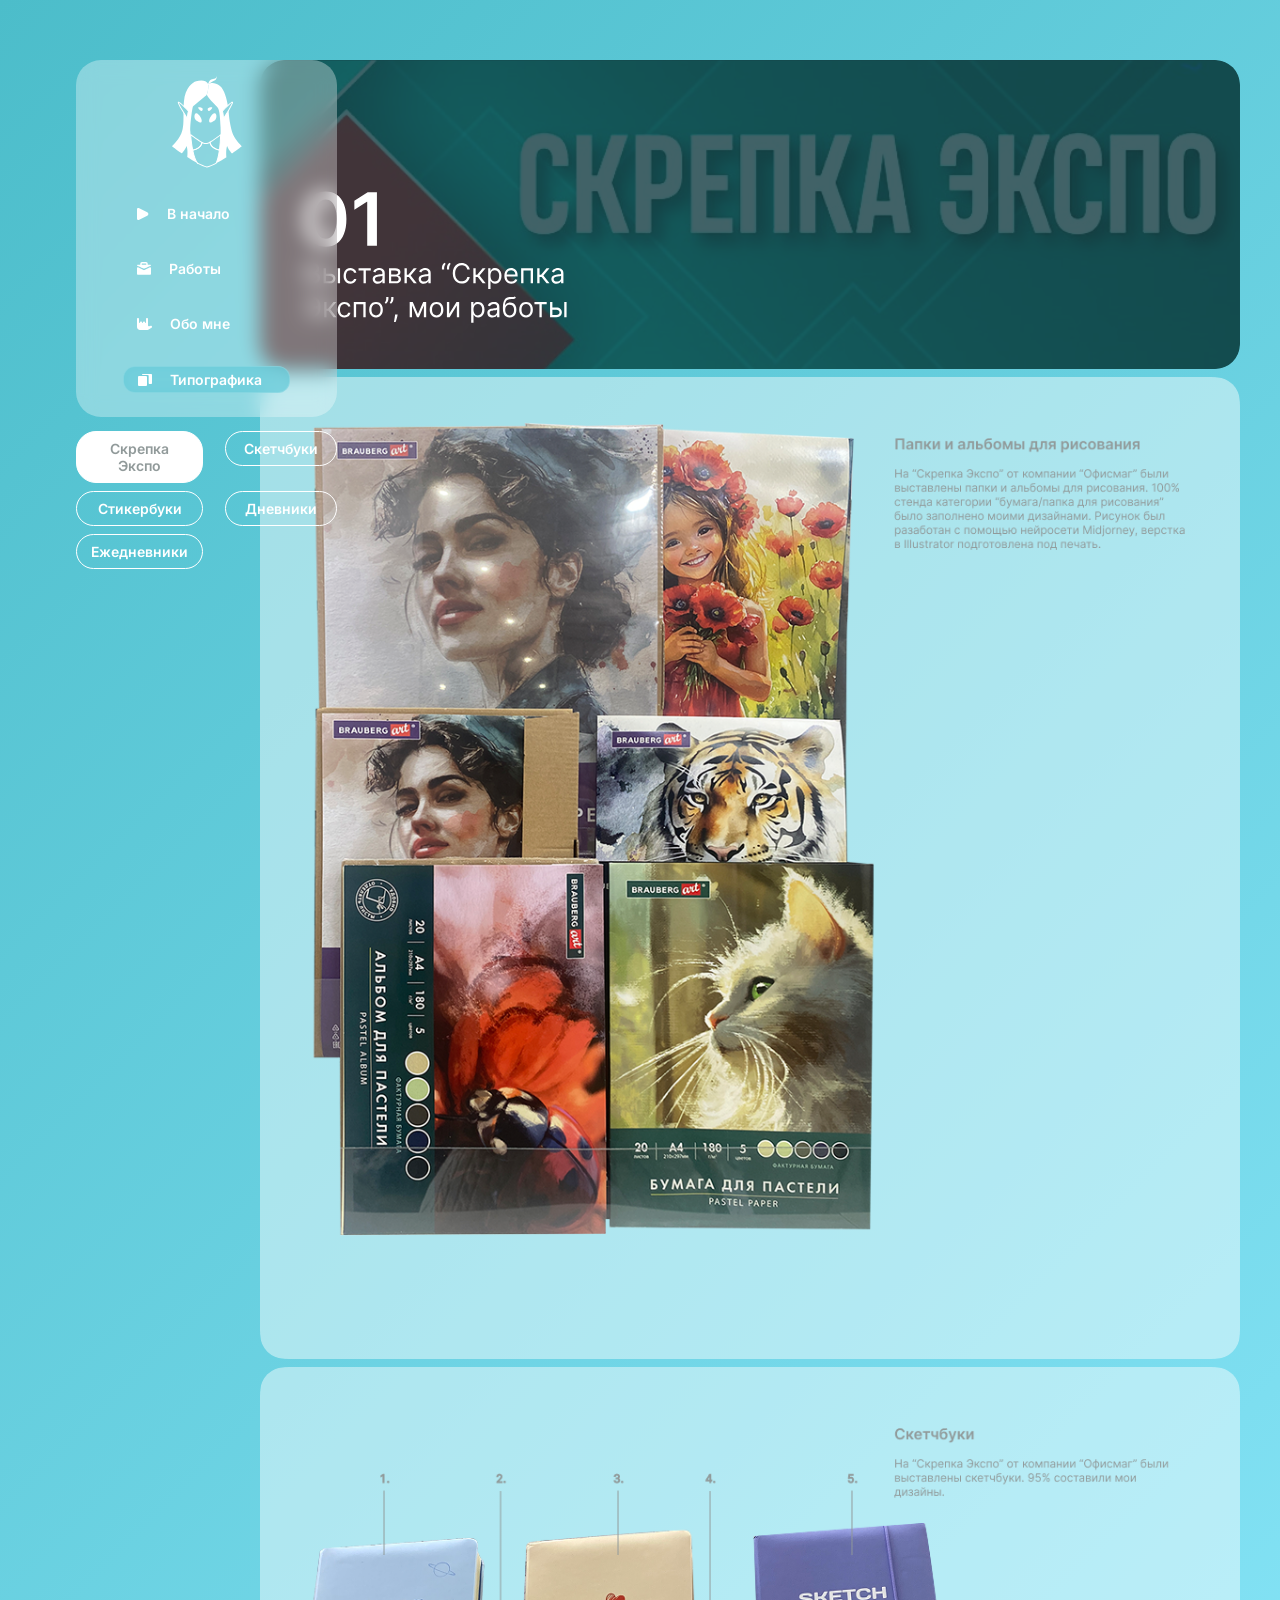
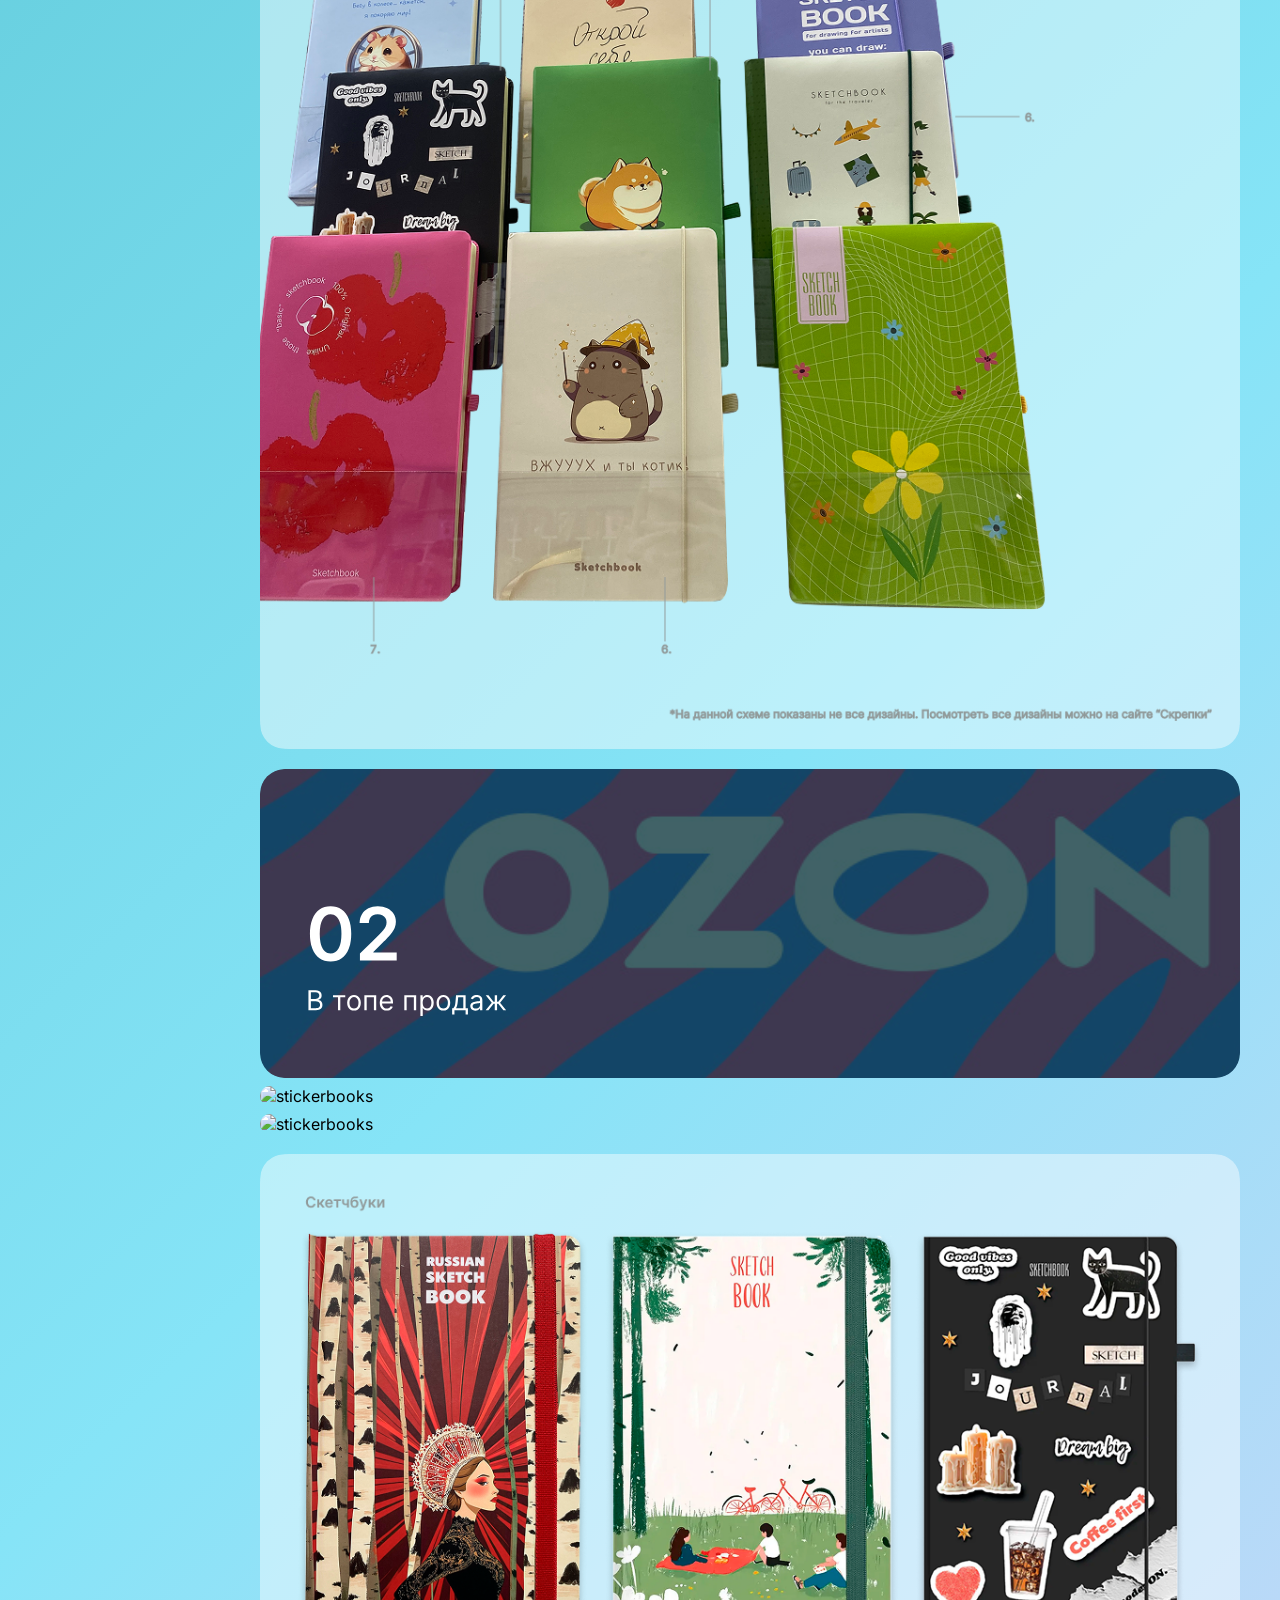
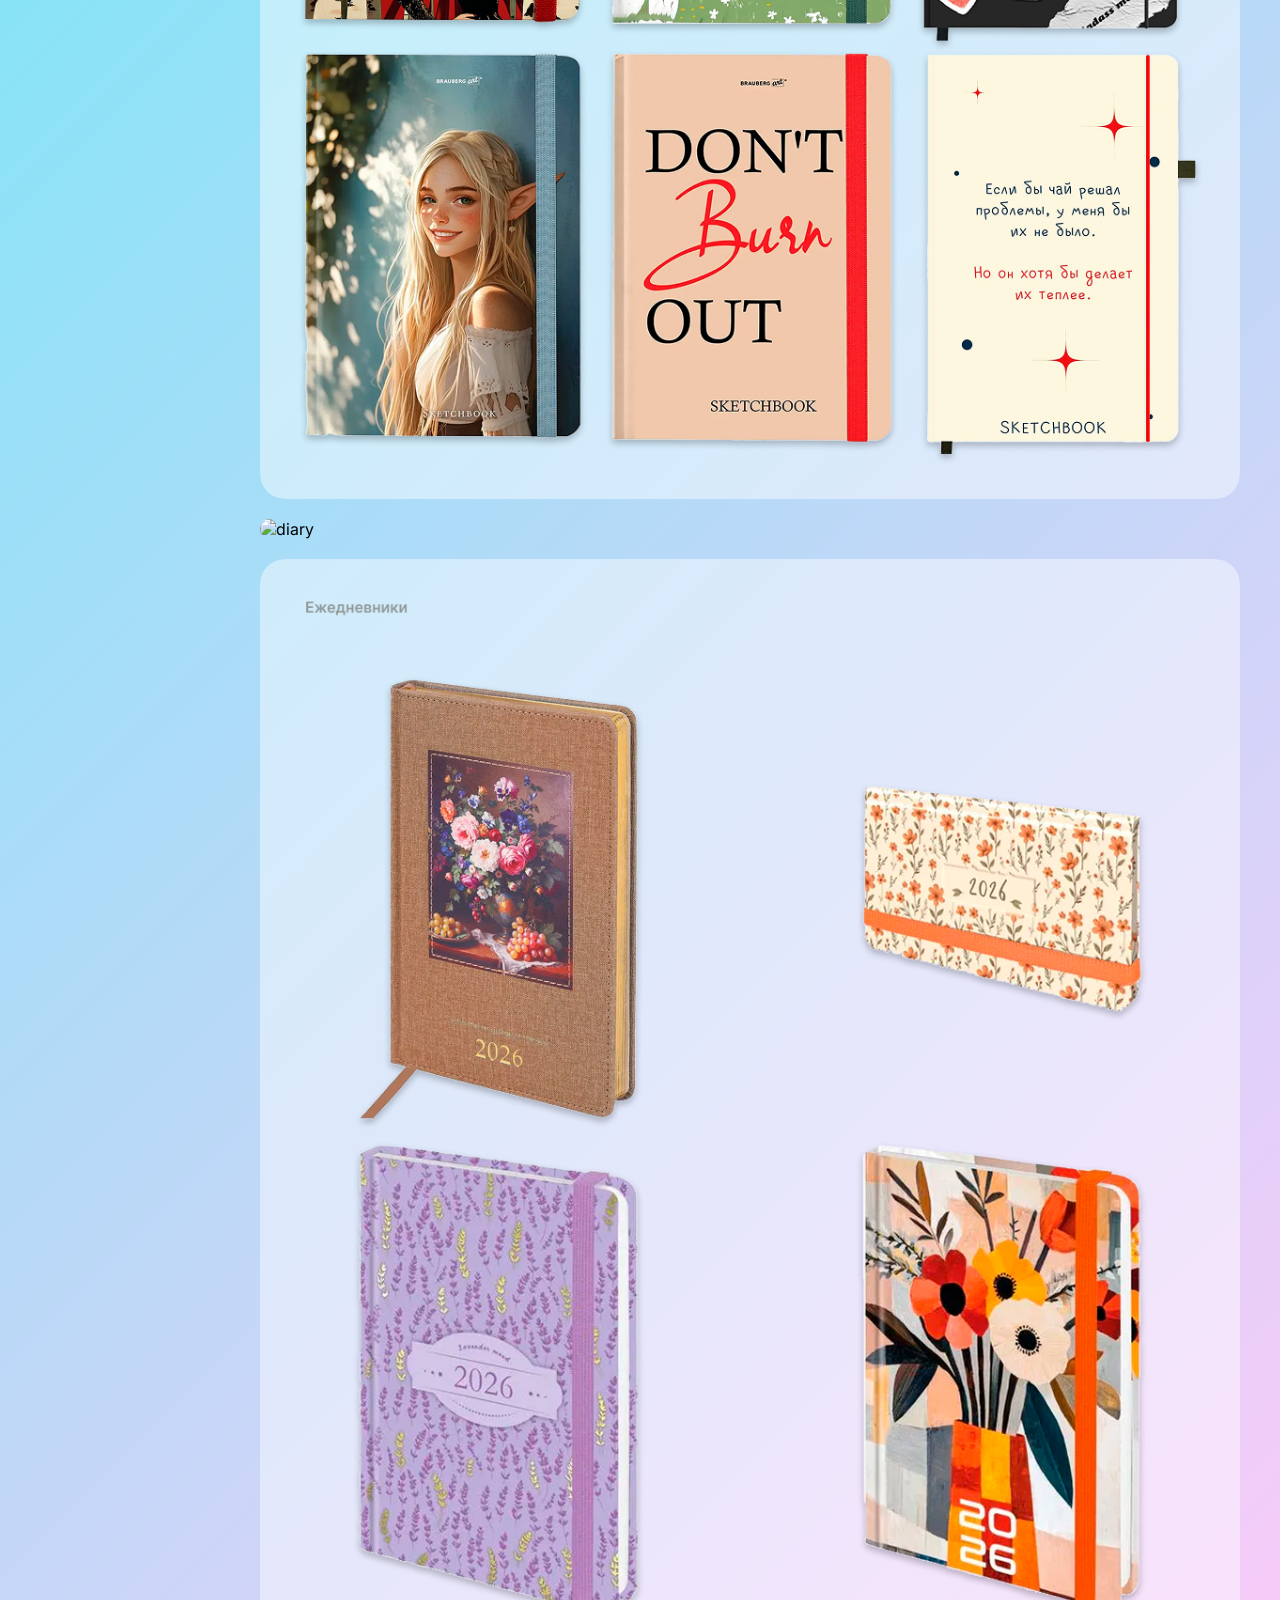
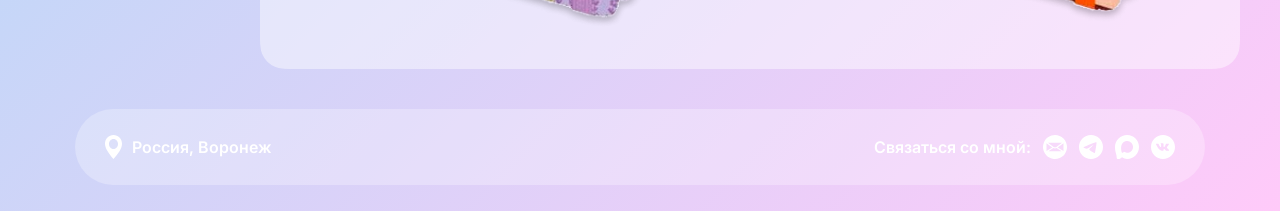
==== commit 466bbafe: "vers 1" ====
--- a/typography.html
+++ b/typography.html
@@ -100,10 +100,10 @@
                 <div class="work-item" id="screpka">
                     <img src="images/screpka banner.svg" alt="screpka banner" />
                     <div class="workresulte">
-                        <img src="images/screpka 1.svg" alt="screpka" />
-                    </div>
-                    <div class="workresulte">
-                        <img src="images/screpka 2.svg" alt="screpka" />
+                        <img src="images/screpka 1.png" alt="screpka" />
+                    </div>
+                    <div class="workresulte">
+                        <img src="images/screpka 2.png" alt="screpka" />
                     </div>
                 </div>
 
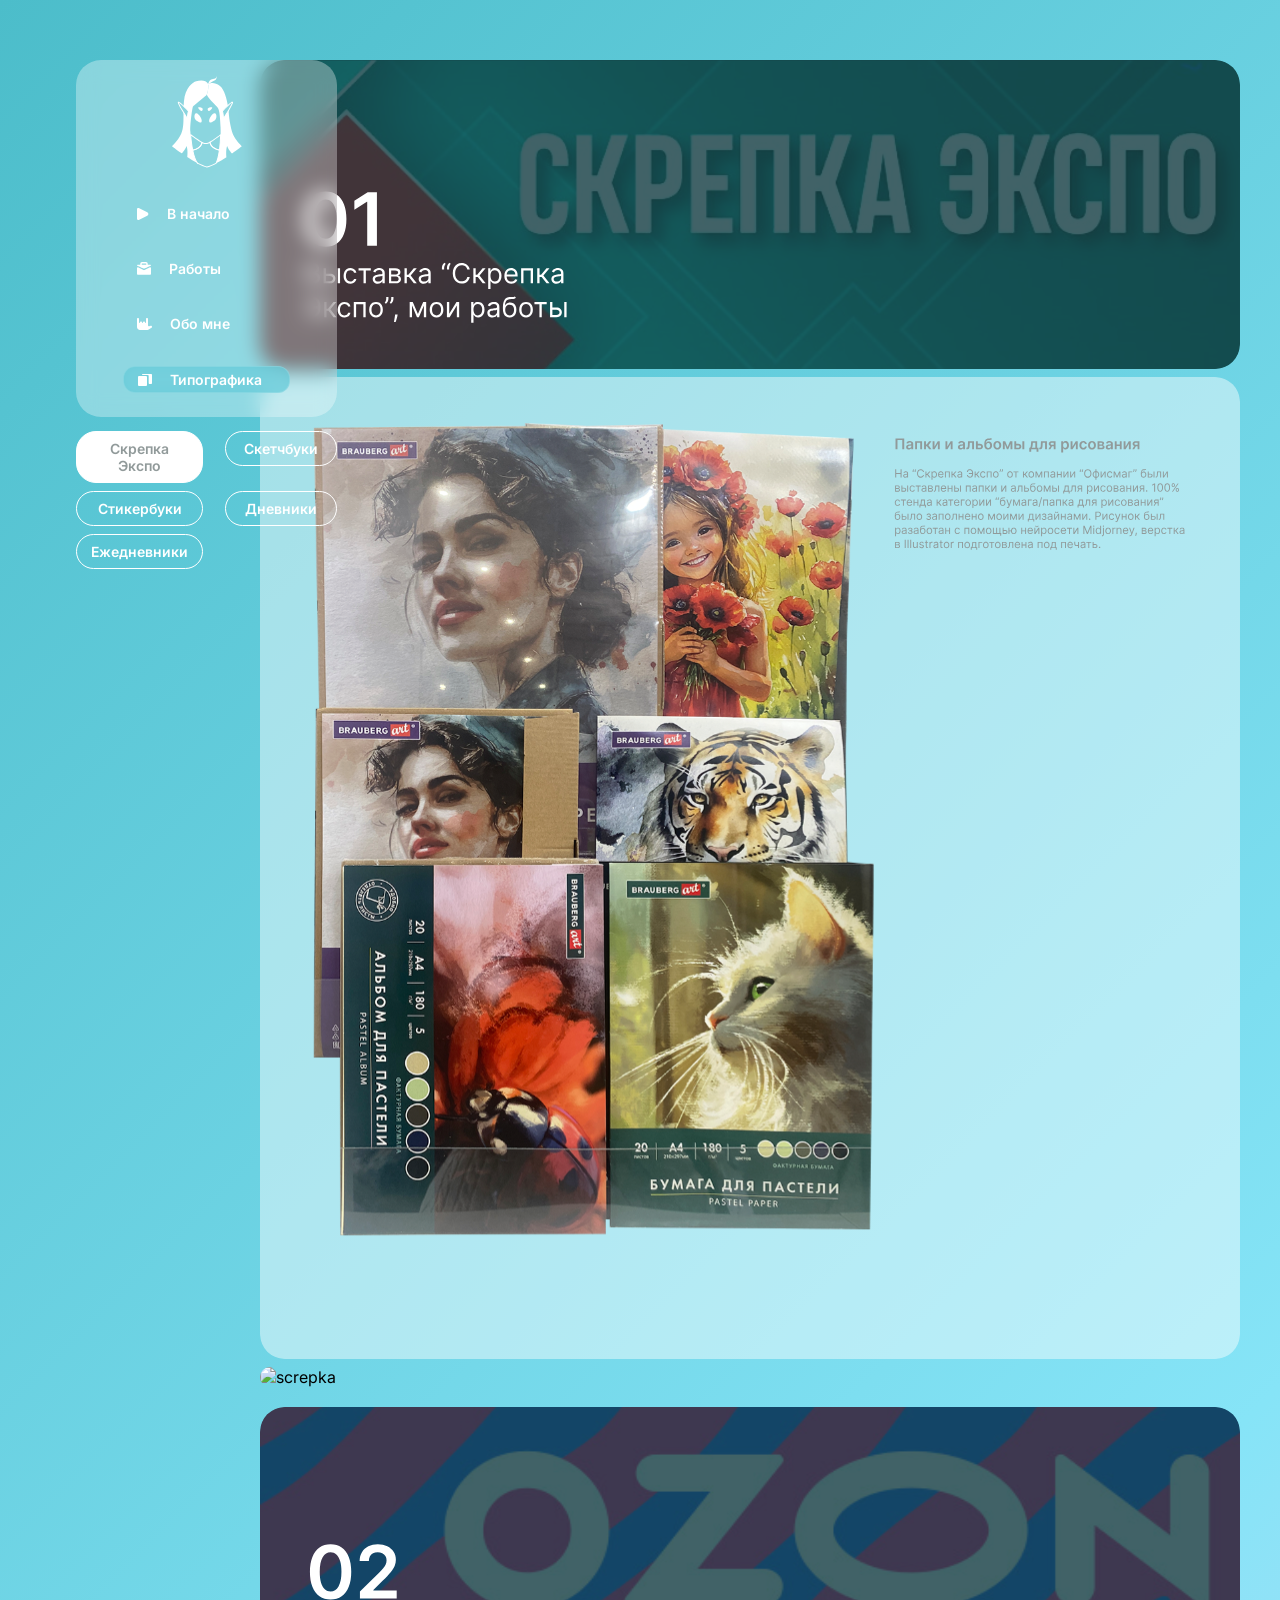
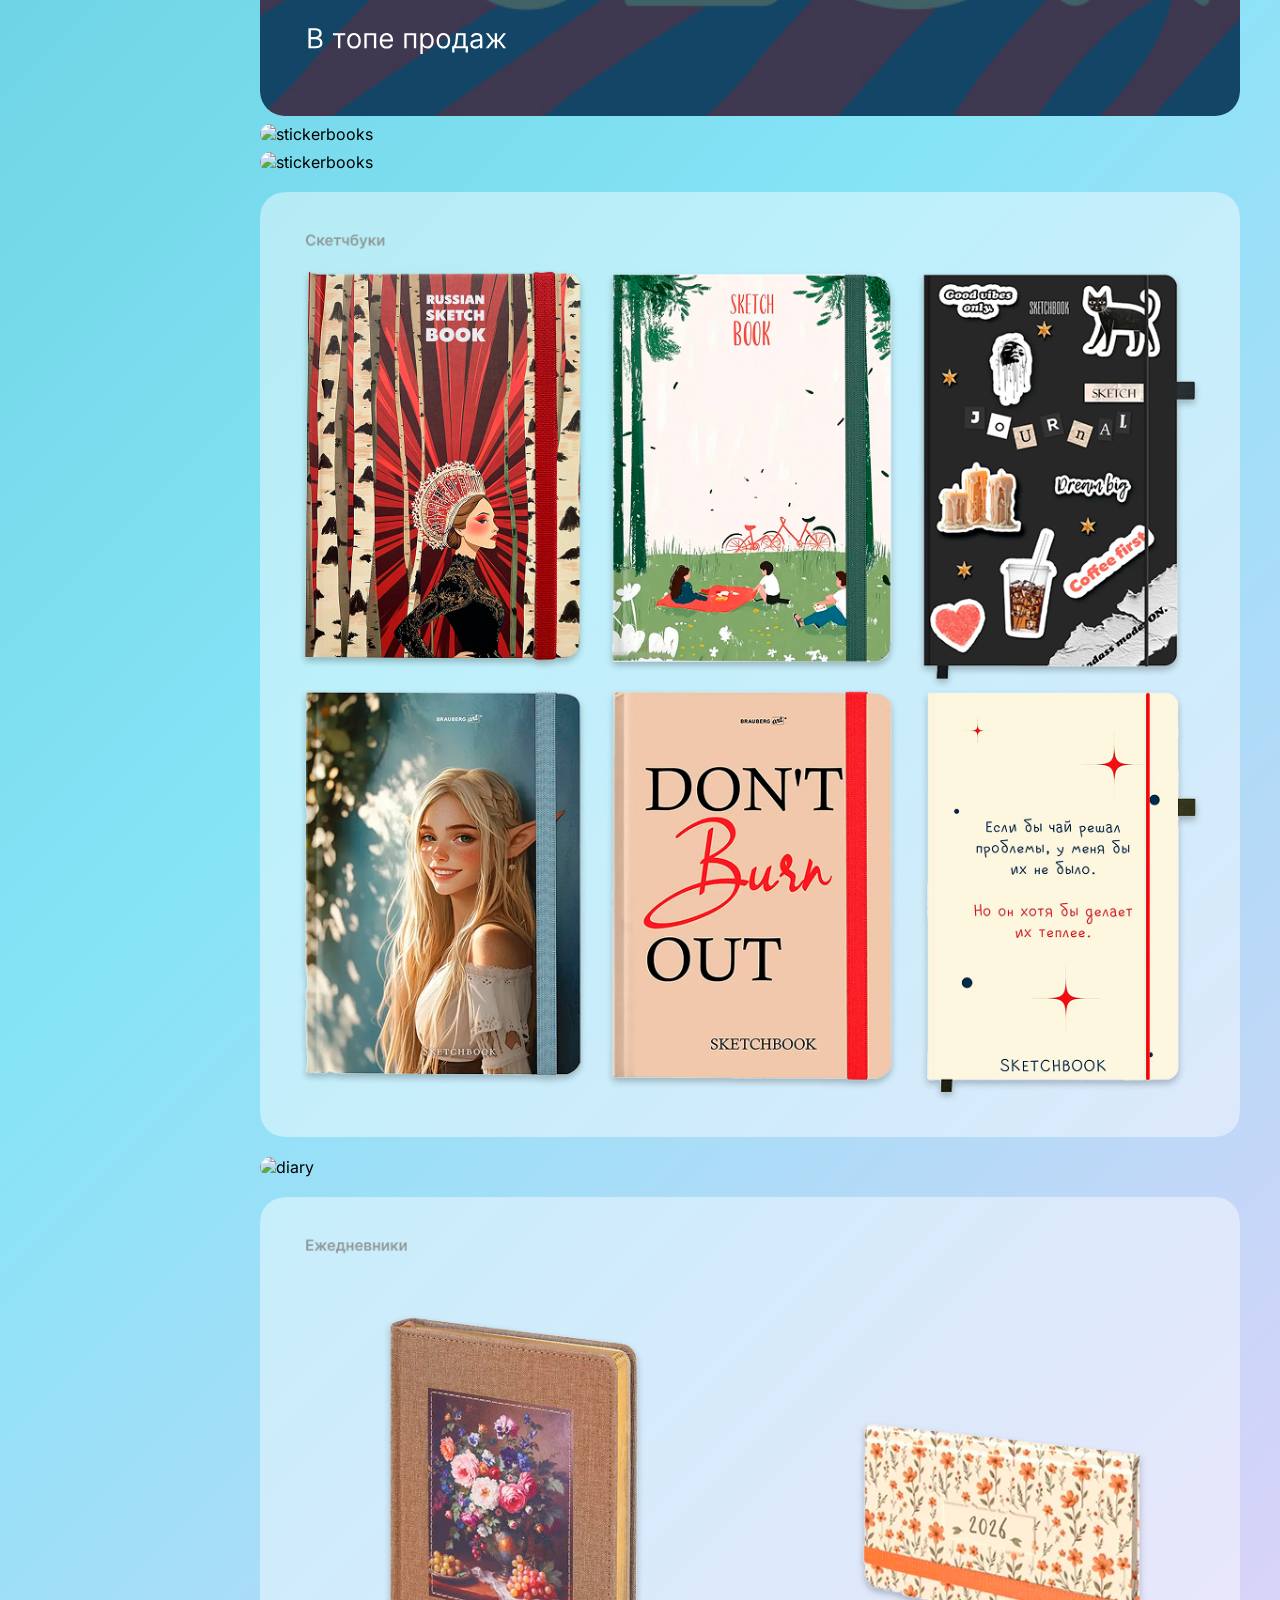
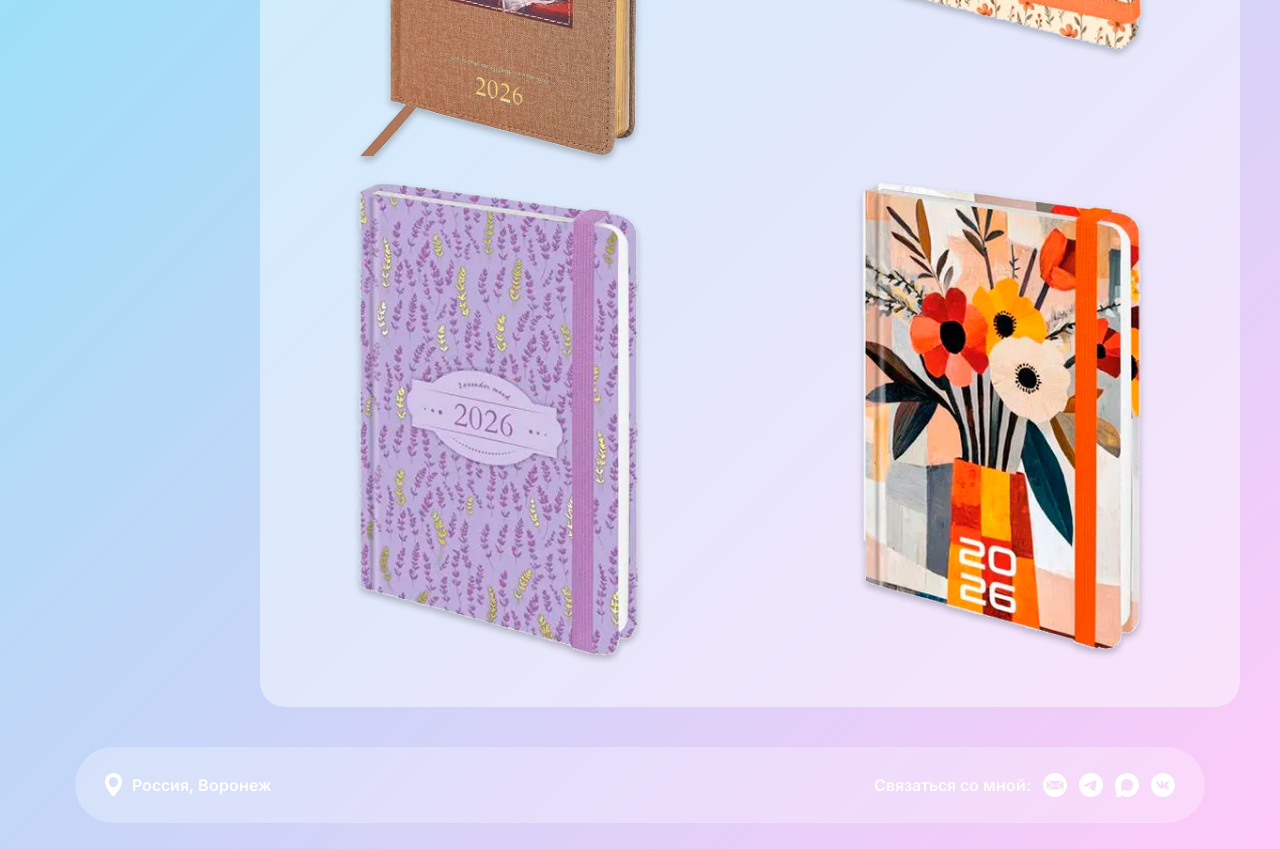
==== commit 704da4c8: "ver 3" ====
--- a/typography.html
+++ b/typography.html
@@ -100,10 +100,10 @@
                 <div class="work-item" id="screpka">
                     <img src="images/screpka banner.svg" alt="screpka banner" />
                     <div class="workresulte">
-                        <img src="images/screpka 1.png" alt="screpka" />
-                    </div>
-                    <div class="workresulte">
-                        <img src="images/screpka 2.png" alt="screpka" />
+                        <img src="images/screpka 1.svg" alt="screpka" />
+                    </div>
+                    <div class="workresulte">
+                        <img src="images/screpka 2.svg" alt="screpka" />
                     </div>
                 </div>
 
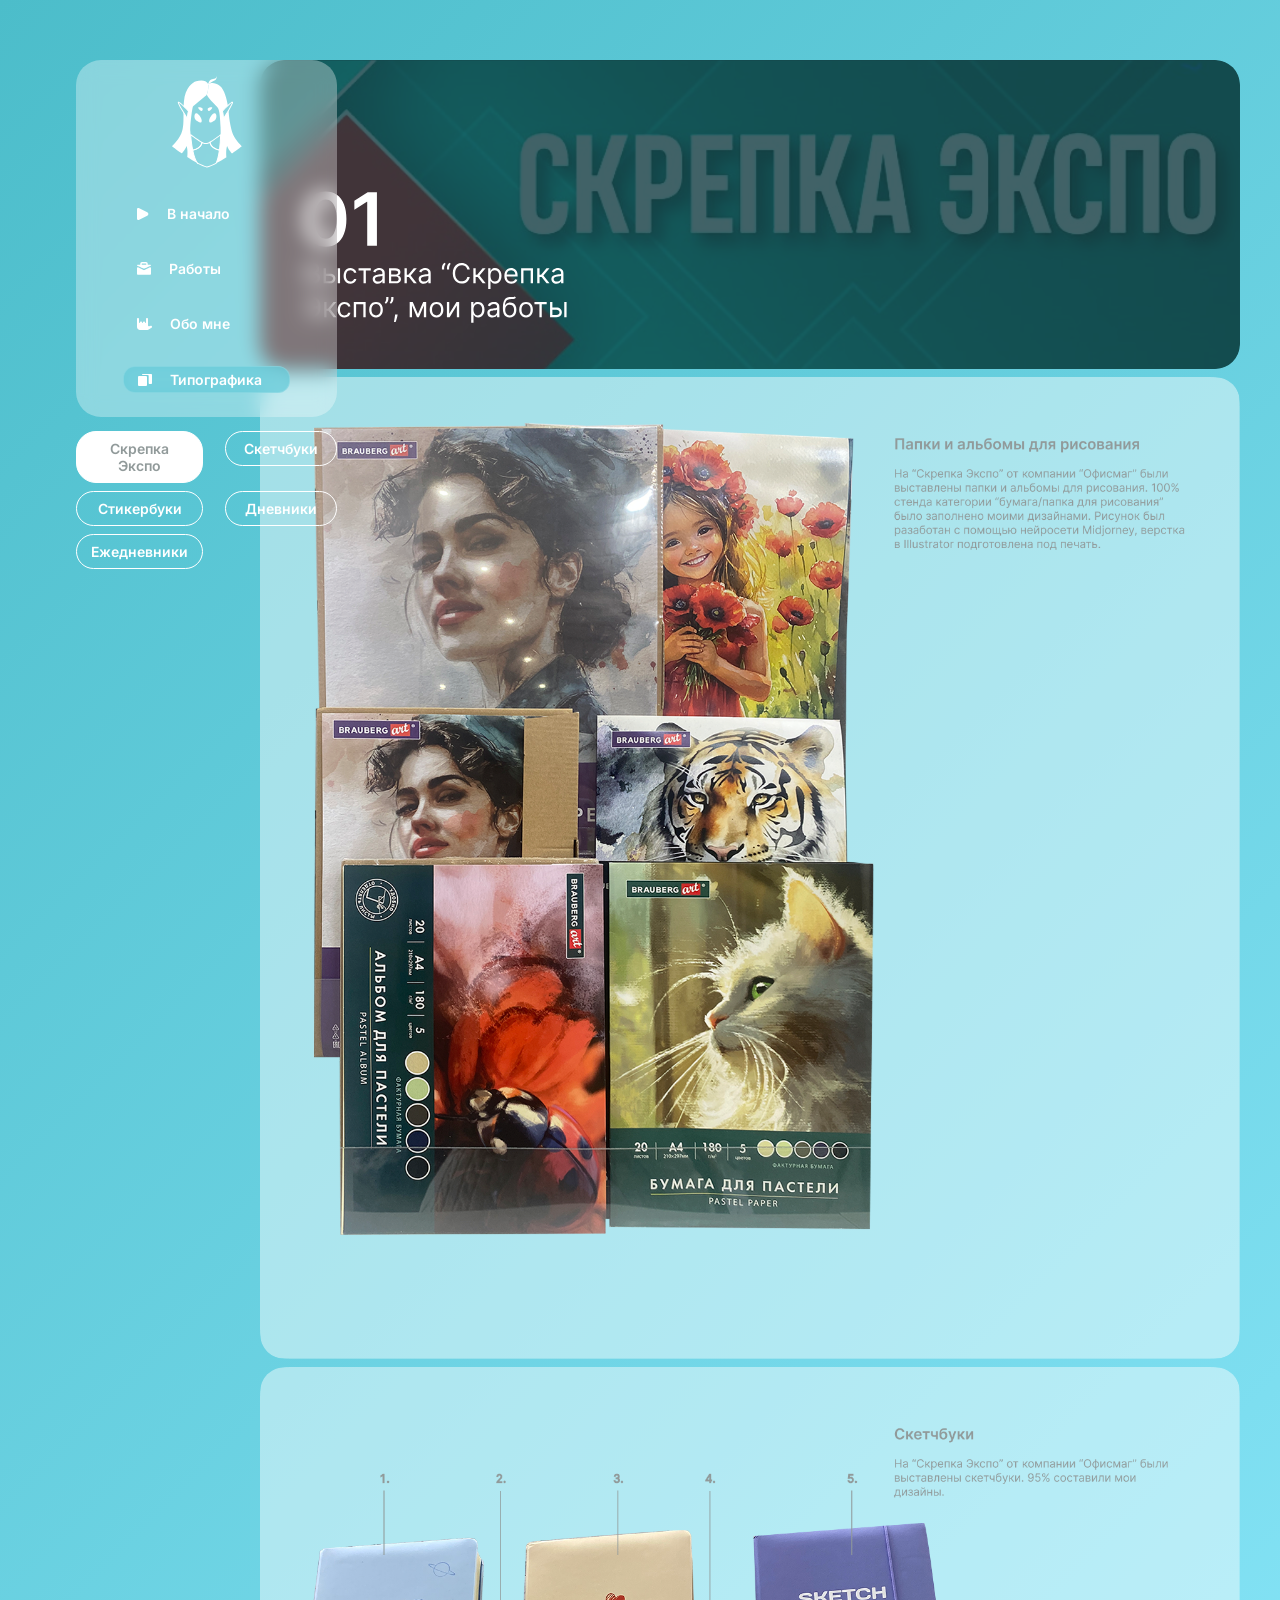
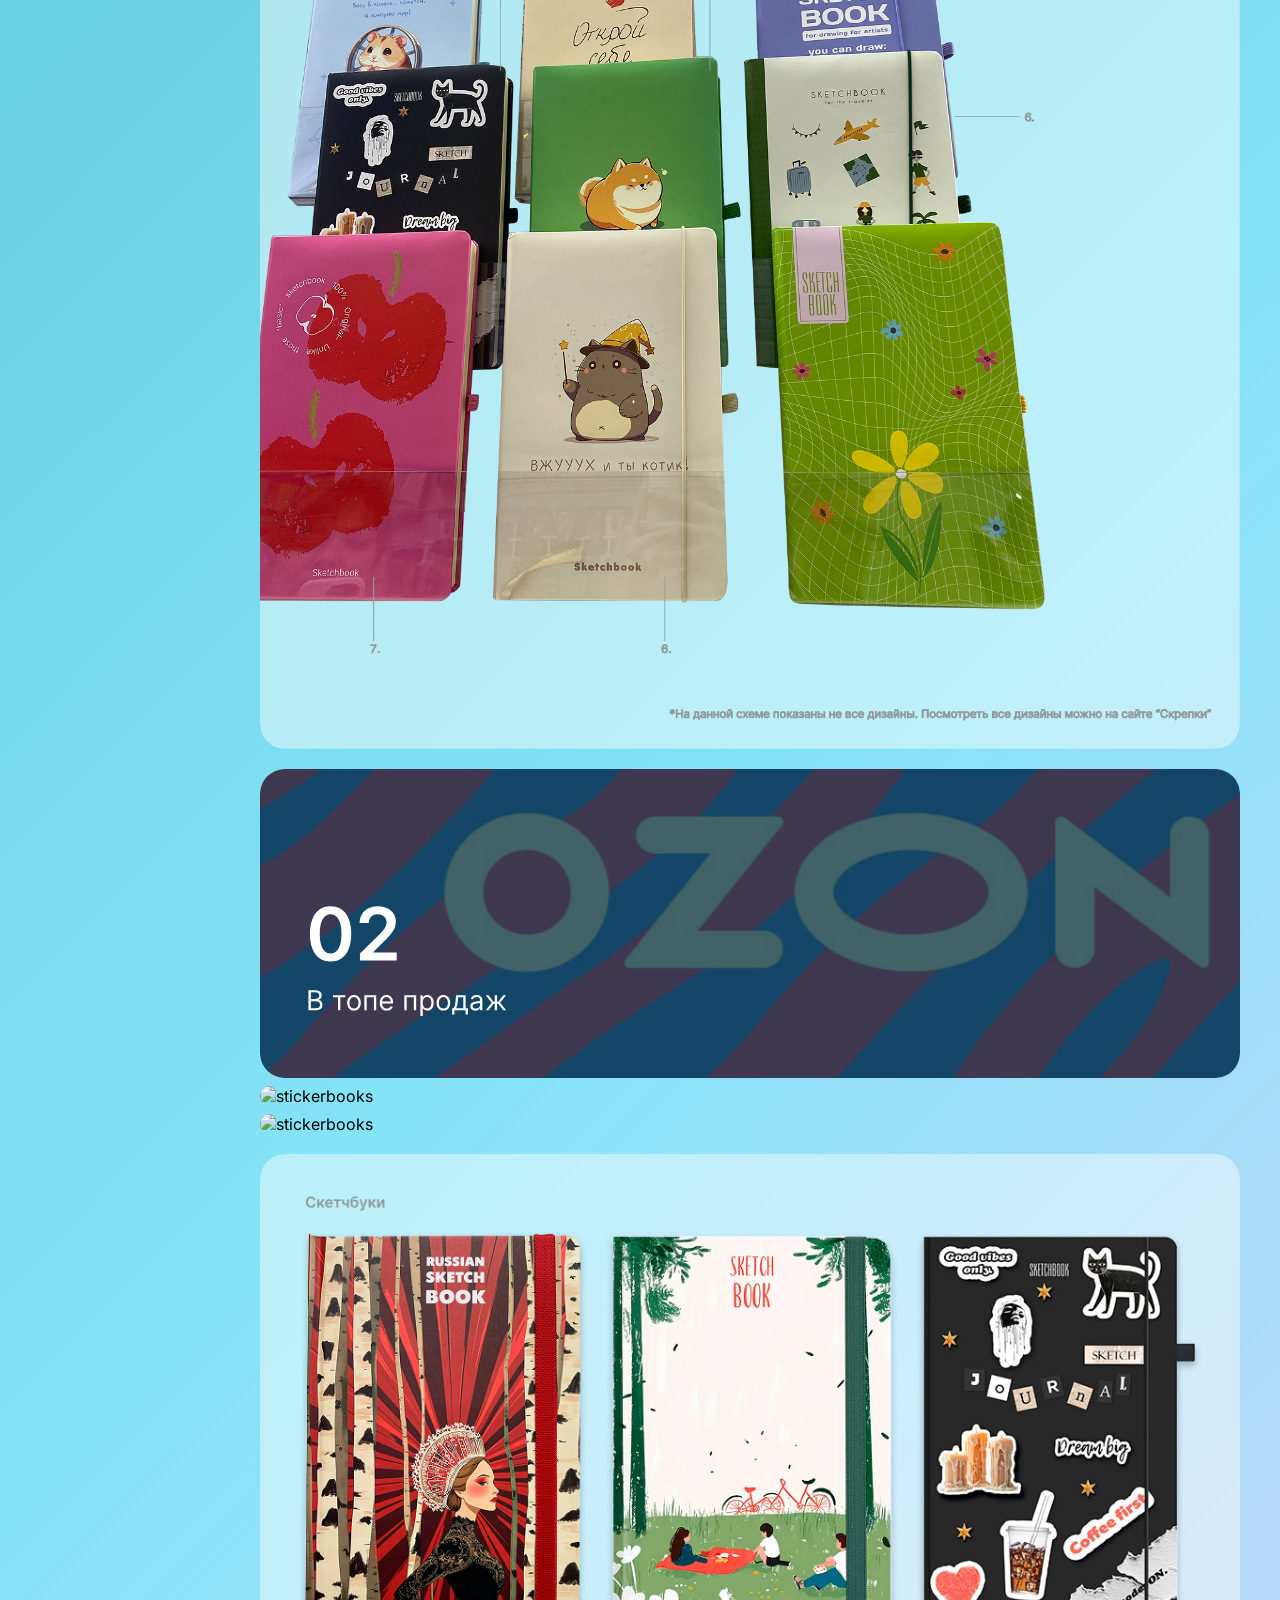
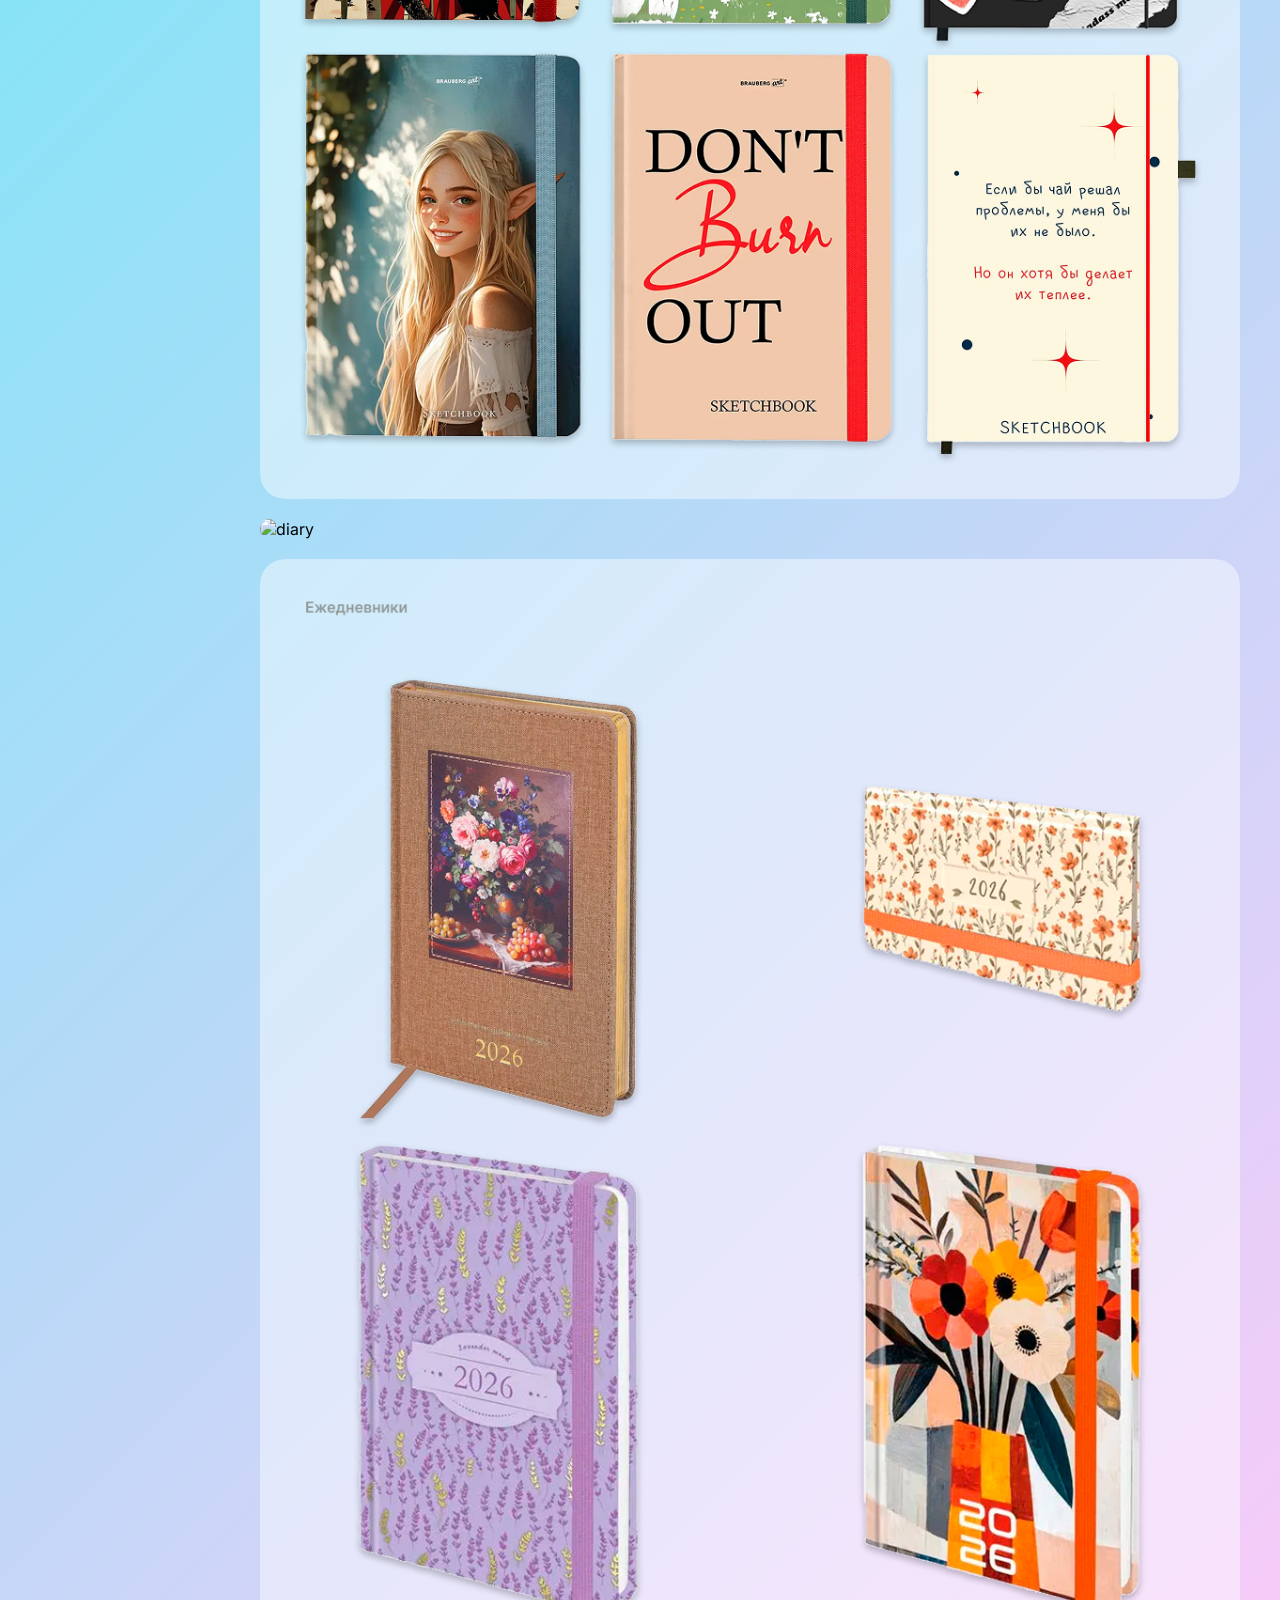
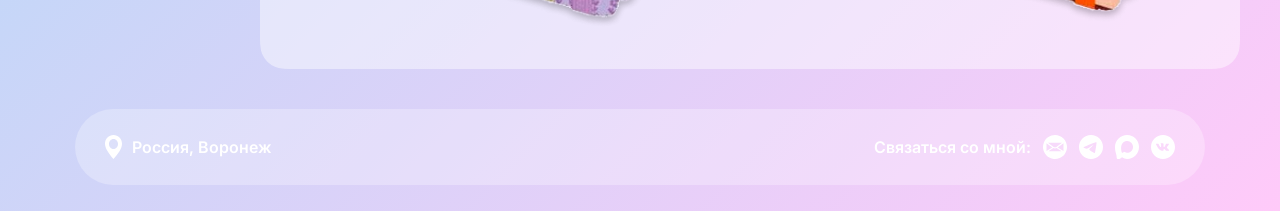
==== commit 898869bb: "ver 4" ====
--- a/typography.html
+++ b/typography.html
@@ -100,10 +100,10 @@
                 <div class="work-item" id="screpka">
                     <img src="images/screpka banner.svg" alt="screpka banner" />
                     <div class="workresulte">
-                        <img src="images/screpka 1.svg" alt="screpka" />
-                    </div>
-                    <div class="workresulte">
-                        <img src="images/screpka 2.svg" alt="screpka" />
+                        <img src="images/screpka 1.png" alt="screpka" />
+                    </div>
+                    <div class="workresulte">
+                        <img src="images/screpka 2.png" alt="screpka" />
                     </div>
                 </div>
 
